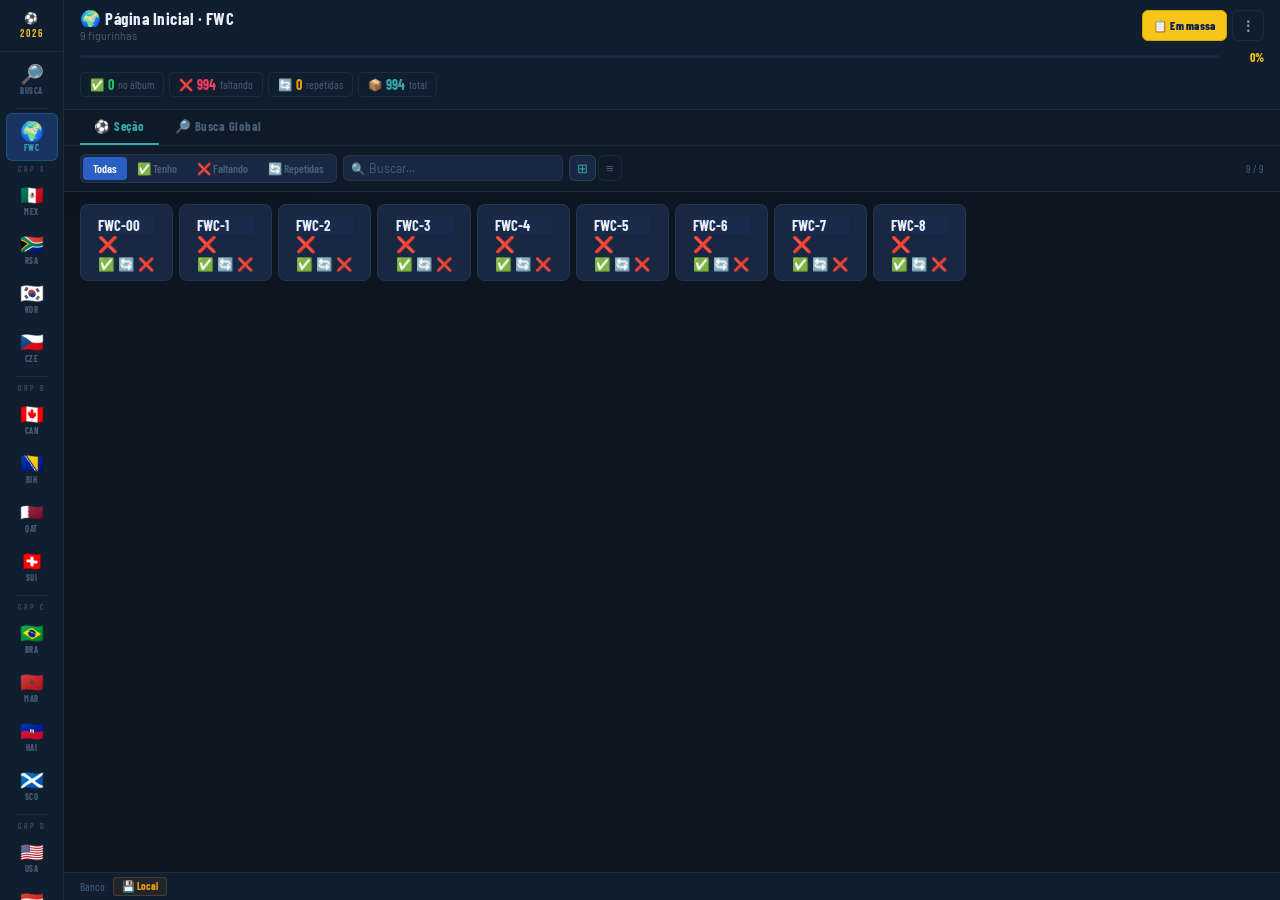
==== index.html @ 0be24a9b "Add files via upload" ====
<!DOCTYPE html>
<html lang="pt-BR">
<head>
<meta charset="UTF-8">
<meta name="viewport" content="width=device-width, initial-scale=1.0, maximum-scale=1.0, user-scalable=no">
<meta name="theme-color" content="#0a1628">
<meta name="apple-mobile-web-app-capable" content="yes">
<meta name="apple-mobile-web-app-status-bar-style" content="black-translucent">
<title>Álbum Copa 2026 · Gerenciador</title>
<link rel="icon" href="data:image/svg+xml,<svg xmlns='http://www.w3.org/2000/svg' viewBox='0 0 100 100'><text y='.9em' font-size='90'>⚽</text></svg>">
<link rel="preconnect" href="https://fonts.googleapis.com">
<link rel="preconnect" href="https://fonts.gstatic.com" crossorigin>
<link href="https://fonts.googleapis.com/css2?family=Bebas+Neue&family=Barlow:wght@400;500;600;700&family=Barlow+Condensed:wght@400;600;700&display=swap" rel="stylesheet">
<link rel="stylesheet" href="estilos.css">
</head>
<body>

<div id="loader">
  <div class="ld-ball"></div>
  <div class="ld-txt">Carregando álbum...</div>
</div>

<div id="app" style="display:none">

  <!-- NAV LATERAL (desktop) -->
  <nav id="nav">
    <div class="nav-logo">⚽<br>2026</div>
  </nav>

  <!-- CONTEÚDO -->
  <div id="content">

    <!-- HEADER GLOBAL (sempre visível) -->
    <header id="header">
      <div class="hd-top">
        <div style="flex:1;min-width:0">
          <div class="hd-title" id="hd-title">Copa do Mundo 2026</div>
          <div class="hd-sub" id="hd-sub">Carregando...</div>
        </div>
        <div class="hd-btns">
          <button class="btn btn-yellow btn-sm" onclick="openBulk()">📋 Em massa</button>
          <button class="btn btn-ghost btn-ico" onclick="openMenu()">⋮</button>
        </div>
      </div>
      <div class="prog-strip">
        <div class="prog-bar-wrap"><div class="prog-bar-fill" id="prog-bar" style="width:0%"></div></div>
        <div class="prog-pct" id="prog-pct">0%</div>
      </div>
      <div class="stats-row">
        <div class="stat-chip sc-owned">✅ <strong id="s-owned">0</strong> no álbum</div>
        <div class="stat-chip sc-miss">❌ <strong id="s-miss">0</strong> faltando</div>
        <div class="stat-chip sc-dup">🔄 <strong id="s-dup">0</strong> repetidas</div>
        <div class="stat-chip sc-total">📦 <strong id="s-total">0</strong> total</div>
      </div>
    </header>

    <!-- ABAS -->
    <div id="tabs">
      <button class="tab-btn on" data-tab="section" onclick="switchTab(this)">⚽ Seção</button>
      <button class="tab-btn" data-tab="global" onclick="switchTab(this)">🔎 Busca Global</button>
    </div>

    <!-- PAINEL: SEÇÃO -->
    <div id="panel-section">
      <div id="toolbar">
        <div class="filter-pill">
          <button class="fp-btn on" data-f="all"   onclick="setFilter(this)">Todas</button>
          <button class="fp-btn"    data-f="owned"  onclick="setFilter(this)">✅ Tenho</button>
          <button class="fp-btn"    data-f="miss"   onclick="setFilter(this)">❌ Faltando</button>
          <button class="fp-btn"    data-f="dup"    onclick="setFilter(this)">🔄 Repetidas</button>
        </div>
        <div class="search-wrap">
          <span class="search-ico">🔍</span>
          <input class="search-in" id="search" type="search" placeholder="Buscar..." autocomplete="off" oninput="onSearch(this.value)">
        </div>
        <div class="view-grp">
          <button class="vg-btn on" data-v="grid" onclick="setView(this,'sec')">⊞</button>
          <button class="vg-btn"    data-v="list" onclick="setView(this,'sec')">≡</button>
        </div>
        <span class="tb-sep"></span>
        <span class="tb-count" id="tb-count"></span>
      </div>
      <div id="scroller">
        <div id="grid" class="stk-grid"></div>
      </div>
    </div>

    <!-- PAINEL: BUSCA GLOBAL -->
    <div id="panel-global">
      <div class="gb-bar">

        <!-- busca principal -->
        <div class="gb-search-wrap">
          <span class="gb-ico-left">🔍</span>
          <input class="gb-search-in" id="gb-search" type="search"
            placeholder="Buscar por código, país, seção…"
            autocomplete="off" oninput="onGlobalSearch(this.value)">
          <span class="gb-clear" id="gb-clear" onclick="clearGlobal()">✕</span>
        </div>

        <!-- filtros -->
        <div class="gb-filters">

          <!-- status -->
          <div class="gf-pill">
            <button class="gf-btn on" data-gf="status" data-v="all"   onclick="setGF(this)">Todas</button>
            <button class="gf-btn"    data-gf="status" data-v="owned"  onclick="setGF(this)">✅ Tenho</button>
            <button class="gf-btn"    data-gf="status" data-v="miss"   onclick="setGF(this)">❌ Faltando</button>
            <button class="gf-btn"    data-gf="status" data-v="dup"    onclick="setGF(this)">🔄 Repetidas</button>
          </div>

          <!-- grupo -->
          <select class="gb-sel" id="gb-grupo" onchange="renderGlobal()">
            <option value="">Todos os grupos</option>
            <option value="A">Grupo A</option>
            <option value="B">Grupo B</option>
            <option value="C">Grupo C</option>
            <option value="D">Grupo D</option>
            <option value="E">Grupo E</option>
            <option value="F">Grupo F</option>
            <option value="G">Grupo G</option>
            <option value="H">Grupo H</option>
            <option value="I">Grupo I</option>
            <option value="J">Grupo J</option>
            <option value="K">Grupo K</option>
            <option value="L">Grupo L</option>
            <option value="_esp">Especiais</option>
          </select>

          <!-- agrupamento -->
          <div class="gf-pill">
            <button class="gf-btn on" data-gf="group" data-v="section" onclick="setGF(this)">Por seção</button>
            <button class="gf-btn"    data-gf="group" data-v="flat"    onclick="setGF(this)">Lista única</button>
          </div>

          <!-- view -->
          <div class="view-grp">
            <button class="vg-btn on" data-v="grid" onclick="setView(this,'gb')">⊞</button>
            <button class="vg-btn"    data-v="list" onclick="setView(this,'gb')">≡</button>
          </div>
        </div>
      </div>

      <div id="gb-scroller">
        <div class="gb-result-info">
          <span>Exibindo <strong id="gb-count">0</strong> figurinhas</span>
          <span id="gb-pct" style="color:var(--t3)"></span>
        </div>
        <div id="gb-grid"></div>
      </div>
    </div>

    <!-- STATUS BAR -->
    <div id="sbar">
      <span style="font-size:.7rem;color:var(--t3);font-family:'Barlow Condensed',sans-serif">Banco:</span>
      <span id="src-badge" class="sbar-src cfg-status local">💾 Local</span>
    </div>

  </div><!-- #content -->
</div><!-- #app -->

<!-- BOTTOM NAV (mobile) -->
<div id="bnav">
  <div class="bnav-row">
    <button class="bnav-btn on"  id="bn-section" onclick="switchTabMobile('section')"><span class="bni">⚽</span>Seção</button>
    <button class="bnav-btn"     id="bn-global"  onclick="switchTabMobile('global')"><span class="bni">🔎</span>Busca</button>
    <button class="bnav-btn"     id="bn-drawer"  onclick="openDrawer()"><span class="bni">📋</span>Seções</button>
    <button class="bnav-btn"     id="bn-bulk"    onclick="openBulk()"><span class="bni">✏️</span>Marcar</button>
    <button class="bnav-btn"     id="bn-menu"    onclick="openMenu()"><span class="bni">⚙️</span>Menu</button>
  </div>
</div>

<!-- DRAWER (seções mobile) -->
<div id="drawer">
  <div class="drawer-bg" onclick="closeDrawer()"></div>
  <div class="drawer-panel">
    <div class="drawer-handle"></div>
    <div class="drawer-title">Seções do Álbum</div>
    <div class="drawer-list" id="drawer-list"></div>
  </div>
</div>

<!-- MODAL: Figurinha -->
<div class="modal" id="modal-stk">
  <div class="modal-bg" onclick="closeModal('modal-stk')"></div>
  <div class="modal-box">
    <div class="modal-handle"></div>
    <div class="modal-hd">
      <span class="modal-title">Figurinha</span>
      <button class="modal-close" onclick="closeModal('modal-stk')">✕</button>
    </div>
    <div class="modal-body">
      <div class="stk-detail-hd" id="stk-hd">
        <div class="stk-detail-num" id="stk-num">—</div>
        <div class="stk-detail-sec" id="stk-sec">—</div>
      </div>
      <div class="stk-detail-status" id="stk-status">—</div>
      <div class="stk-btns">
        <button class="stk-btn owned-btn" onclick="stkAction('owned')"><span class="sbi">✅</span>Tenho</button>
        <button class="stk-btn dup-btn"   onclick="stkAction('dup')"><span class="sbi">🔄</span>Repetida</button>
        <button class="stk-btn miss-btn"  onclick="stkAction('miss')"><span class="sbi">❌</span>Faltando</button>
      </div>
    </div>
  </div>
</div>

<!-- MODAL: Repetida -->
<div class="modal" id="modal-dup">
  <div class="modal-bg" onclick="closeModal('modal-dup')"></div>
  <div class="modal-box" style="max-width:360px">
    <div class="modal-handle"></div>
    <div class="modal-hd">
      <span class="modal-title">🔄 Repetidas</span>
      <button class="modal-close" onclick="closeModal('modal-dup')">✕</button>
    </div>
    <div class="modal-body">
      <div class="dup-info">Figurinha: <strong id="dup-id">—</strong></div>
      <div class="dup-info">Quantas você tem no <strong>total</strong>?</div>
      <div class="qty-ctrl">
        <button class="qty-minus" onclick="changeQty(-1)">−</button>
        <div class="qty-val" id="qty-val">2</div>
        <button class="qty-plus" onclick="changeQty(+1)">+</button>
      </div>
      <div class="qty-hint">Ex: 3 no total → coloque 3 → app mostra 2 repetidas.</div>
    </div>
    <div class="modal-foot">
      <button class="btn btn-ghost" onclick="closeModal('modal-dup')">Cancelar</button>
      <button class="btn btn-yellow" onclick="confirmDup()">Confirmar</button>
    </div>
  </div>
</div>

<!-- MODAL: Bulk -->
<div class="modal" id="modal-bulk">
  <div class="modal-bg" onclick="closeModal('modal-bulk')"></div>
  <div class="modal-box">
    <div class="modal-handle"></div>
    <div class="modal-hd">
      <span class="modal-title">📋 Entrada em Massa</span>
      <button class="modal-close" onclick="closeModal('modal-bulk')">✕</button>
    </div>
    <div class="modal-body">
      <textarea class="bulk-ta" id="bulk-ta"
        placeholder="Cole os códigos separados por vírgula ou linha:&#10;BRA-1&#10;BRA-2, ARG-5, FWC-3&#10;CC1, CC2"></textarea>
      <div class="bulk-hint">Use os códigos do álbum: MEX-1, BRA-5, FWC-3, CC1, etc.</div>
      <div class="bulk-preview" id="bulk-preview"></div>
      <div class="bulk-found" id="bulk-found"></div>
    </div>
    <div class="modal-foot">
      <div class="bulk-foot-btns">
        <button class="btn btn-turq btn-sm" onclick="bulkConfirm('owned')">✅ Tenho</button>
        <button class="btn btn-ghost btn-sm" onclick="bulkConfirm('dup')">🔄 Repetidas</button>
        <button class="btn btn-ghost btn-sm" onclick="bulkConfirm('miss')">❌ Faltando</button>
      </div>
    </div>
  </div>
</div>

<!-- MODAL: Menu -->
<div class="modal" id="modal-menu">
  <div class="modal-bg" onclick="closeModal('modal-menu')"></div>
  <div class="modal-box">
    <div class="modal-handle"></div>
    <div class="modal-hd">
      <span class="modal-title">⚙️ Menu</span>
      <button class="modal-close" onclick="closeModal('modal-menu')">✕</button>
    </div>
    <div class="modal-body">

      <div class="cfg-section">
        <span class="cfg-label">☁️ Sincronização Google Sheets</span>
        <div class="cfg-row" style="margin-bottom:10px">
          Status: <span id="sync-txt" style="color:var(--turq)">—</span>
        </div>
        <button class="btn btn-primary btn-sm" onclick="manualSync()">🔄 Sincronizar agora</button>
      </div>

      <div class="cfg-section">
        <span class="cfg-label">📄 Exportar PDF</span>
        <p class="cfg-desc">Gere um relatório em PDF com suas figurinhas faltando ou repetidas.</p>
        <div class="cfg-actions">
          <button class="btn btn-turq btn-sm" onclick="exportPDF('miss')">❌ PDF Faltando</button>
          <button class="btn btn-ghost btn-sm" onclick="exportPDF('dup')">🔄 PDF Repetidas</button>
        </div>
      </div>

      <div class="cfg-section">
        <span class="cfg-label">⚠️ Zona de Perigo</span>
        <button class="btn btn-red btn-sm" onclick="resetAll()">🗑️ Resetar coleção</button>
      </div>
    </div>
  </div>
</div>

<div id="toast"></div>

<script src="script.js"></script>
</body>
</html>
---- estilos.css ----
:root {
  --cobalt:    #2A5FC4;
  --navy:      #1A3570;
  --navy-deep: #0F2050;
  --yellow:    #F5C518;
  --yellow-2:  #D4A900;
  --turq:      #36A8A8;
  --bg:        #0c1520;
  --bg2:       #111e30;
  --bg3:       #0f1a28;
  --surf:      #182842;
  --surf2:     #1e3254;
  --border:    rgba(255,255,255,0.06);
  --border2:   rgba(54,168,168,0.22);
  --t1:        #e8edf8;
  --t2:        #7d9bbf;
  --t3:        #47607a;
  --owned:     #22c55e;
  --missing:   #f43f5e;
  --dup:       #f59e0b;
  --r:         8px;
  --rs:        6px;
  --sh:        0 2px 16px rgba(0,0,0,.45);
  --sidebar:   64px;
}

*,*::before,*::after{box-sizing:border-box;margin:0;padding:0;-webkit-tap-highlight-color:transparent}
html,body{height:100%;overflow:hidden}
body{font-family:'Barlow',sans-serif;background:var(--bg);color:var(--t1);overscroll-behavior:none;}
button{cursor:pointer;font-family:inherit;border:none;background:none}
input,textarea,select{font-family:inherit}
::-webkit-scrollbar{width:3px;height:3px}
::-webkit-scrollbar-track{background:transparent}
::-webkit-scrollbar-thumb{background:var(--surf2);border-radius:2px}

body::before{content:"";position:fixed;inset:0;pointer-events:none;z-index:0;
  background:radial-gradient(ellipse 60% 40% at 10% 0%,rgba(42,95,196,.1),transparent 60%);}

#loader{position:fixed;inset:0;z-index:9999;background:var(--bg);display:flex;flex-direction:column;align-items:center;justify-content:center;gap:14px;}
.ld-ball{width:44px;height:44px;border-radius:50%;border:3px solid var(--surf2);border-top-color:var(--yellow);animation:spin .7s linear infinite;}
.ld-txt{font-family:'Barlow Condensed',sans-serif;font-size:.82rem;letter-spacing:3px;color:var(--t3);text-transform:uppercase;}
@keyframes spin{to{transform:rotate(360deg)}}

#app{display:flex;height:100vh;position:relative;z-index:1}

#nav{width:var(--sidebar);min-width:var(--sidebar);background:var(--bg2);border-right:1px solid var(--border);display:flex;flex-direction:column;align-items:center;padding:8px 0;gap:1px;overflow-y:auto;overflow-x:hidden;z-index:20;}
#nav::-webkit-scrollbar{width:0}
.nav-logo{font-family:'Bebas Neue',sans-serif;font-size:.7rem;letter-spacing:2px;color:var(--yellow);text-align:center;padding:4px 4px 10px;border-bottom:1px solid var(--border);width:100%;margin-bottom:3px;line-height:1.3;}
.nav-item{display:flex;flex-direction:column;align-items:center;justify-content:center;width:52px;height:48px;border-radius:var(--rs);gap:2px;cursor:pointer;transition:.12s;position:relative;flex-shrink:0;}
.nav-item:hover{background:var(--surf)}
.nav-item.active{background:rgba(42,95,196,.35);border:1px solid rgba(54,168,168,.25)}
.nav-item .ni-icon{font-size:1.2rem;line-height:1}
.nav-item .ni-code{font-family:'Barlow Condensed',sans-serif;font-size:.54rem;font-weight:700;letter-spacing:.5px;color:var(--t3);}
.nav-item.active .ni-code{color:var(--turq)}
.nav-item .ni-dot{position:absolute;top:5px;right:5px;width:5px;height:5px;border-radius:50%;background:var(--owned);opacity:0;transition:.2s;}
.nav-item.has-progress .ni-dot{opacity:1}
.nav-item.complete .ni-dot{background:var(--yellow)}
.nav-sep{width:32px;height:1px;background:var(--border);margin:3px 0;flex-shrink:0;}
.nav-group-label{font-family:'Barlow Condensed',sans-serif;font-size:.5rem;letter-spacing:2px;text-transform:uppercase;color:var(--t3);padding:2px 0;}

#content{flex:1;display:flex;flex-direction:column;overflow:hidden;min-width:0}

#header{background:var(--bg2);border-bottom:1px solid var(--border);padding:10px 16px;display:flex;flex-direction:column;gap:8px;flex-shrink:0;}
.hd-top{display:flex;align-items:center;gap:10px}
.hd-title{font-family:'Barlow Condensed',sans-serif;font-size:1.05rem;font-weight:700;letter-spacing:.5px;color:var(--t1);line-height:1;flex:1;min-width:0;white-space:nowrap;overflow:hidden;text-overflow:ellipsis;}
.hd-sub{font-size:.68rem;color:var(--t3);margin-top:2px}
.hd-btns{display:flex;gap:5px;flex-shrink:0}
.prog-strip{display:flex;align-items:center;gap:10px;}
.prog-bar-wrap{flex:1;height:3px;background:var(--surf);border-radius:2px;overflow:hidden;}
.prog-bar-fill{height:100%;border-radius:2px;background:linear-gradient(90deg,var(--cobalt),var(--turq));transition:width .5s ease;}
.prog-pct{font-family:'Barlow Condensed',sans-serif;font-size:.75rem;font-weight:700;color:var(--yellow);min-width:34px;text-align:right;}
.stats-row{display:flex;gap:5px;overflow-x:auto;padding-bottom:2px;}
.stats-row::-webkit-scrollbar{height:0}
.stat-chip{display:flex;align-items:center;gap:4px;background:transparent;border:1px solid var(--border);border-radius:5px;padding:3px 9px;font-family:'Barlow Condensed',sans-serif;font-size:.72rem;white-space:nowrap;flex-shrink:0;color:var(--t3);}
.stat-chip strong{font-size:.88rem;font-weight:700;color:var(--t2)}
.sc-owned strong{color:var(--owned)}
.sc-miss strong{color:var(--missing)}
.sc-dup strong{color:var(--dup)}
.sc-total strong{color:var(--turq)}

#tabs{display:flex;background:var(--bg3);border-bottom:1px solid var(--border);flex-shrink:0;padding:0 16px;gap:2px;overflow-x:auto;}
#tabs::-webkit-scrollbar{height:0}
.tab-btn{padding:9px 14px;font-family:'Barlow Condensed',sans-serif;font-size:.78rem;font-weight:700;letter-spacing:.5px;color:var(--t3);border-bottom:2px solid transparent;transition:.12s;white-space:nowrap;flex-shrink:0;cursor:pointer;}
.tab-btn.on{color:var(--turq);border-bottom-color:var(--turq);}

#panel-section{flex:1;display:flex;flex-direction:column;overflow:hidden;}
#panel-section.hidden{display:none}

#toolbar{display:flex;align-items:center;gap:6px;flex-wrap:nowrap;padding:8px 16px;background:var(--bg3);border-bottom:1px solid var(--border);flex-shrink:0;overflow-x:auto;}
#toolbar::-webkit-scrollbar{height:0}
.filter-pill{display:flex;background:var(--surf);border:1px solid var(--border);border-radius:6px;padding:2px;flex-shrink:0;}
.fp-btn{padding:4px 10px;border-radius:4px;font-family:'Barlow Condensed',sans-serif;font-size:.72rem;font-weight:600;color:var(--t3);transition:.12s;white-space:nowrap;cursor:pointer;}
.fp-btn.on{background:var(--cobalt);color:#fff}
.tb-sep{flex:1}
.tb-count{font-family:'Barlow Condensed',sans-serif;font-size:.7rem;color:var(--t3);white-space:nowrap;flex-shrink:0;}
.view-grp{display:flex;gap:2px;flex-shrink:0}
.vg-btn{padding:4px 7px;border:1px solid var(--border);border-radius:var(--rs);color:var(--t3);font-size:.82rem;transition:.12s;background:transparent;cursor:pointer;}
.vg-btn.on{background:var(--surf);color:var(--turq);border-color:var(--border2)}
.search-wrap{position:relative;flex:1;min-width:90px;max-width:220px;}
.search-ico{position:absolute;left:8px;top:50%;transform:translateY(-50%);font-size:.72rem;color:var(--t3);pointer-events:none;}
.search-in{width:100%;background:var(--surf);border:1px solid var(--border);border-radius:6px;padding:5px 10px 5px 25px;color:var(--t1);font-size:.76rem;outline:none;}
.search-in:focus{border-color:var(--border2)}
.search-in::placeholder{color:var(--t3)}

#scroller{flex:1;overflow-y:auto;padding:12px 16px;-webkit-overflow-scrolling:touch;}
#gb-scroller{flex:1;overflow-y:auto;padding:12px 16px;-webkit-overflow-scrolling:touch;}

.stk-grid{display:grid;grid-template-columns:repeat(auto-fill,minmax(88px,1fr));gap:6px;}
.stk-list{display:flex;flex-direction:column;gap:3px;}

.sc{background:var(--surf);border:1px solid var(--border);border-radius:var(--r);padding:10px 8px 8px;display:flex;flex-direction:column;align-items:center;gap:4px;cursor:pointer;transition:.12s;position:relative;animation:fadeUp .18s ease backwards;}
.sc:hover{border-color:var(--border2);background:var(--surf2);}
.sc.owned{border-color:rgba(34,197,94,.2);background:rgba(34,197,94,.04)}
.sc.dup{border-color:rgba(245,158,11,.2);background:rgba(245,158,11,.04)}
.sc-num{font-family:'Barlow Condensed',sans-serif;font-size:.92rem;font-weight:700;color:var(--t1);line-height:1;}
.sc-ico{font-size:1.1rem;line-height:1;}
.sc-status{font-size:.62rem;color:var(--t3);font-family:'Barlow Condensed',sans-serif;letter-spacing:.3px;}
.sc.owned .sc-status{color:var(--owned)}
.sc.dup   .sc-status{color:var(--dup)}
.sc-qty{font-family:'Barlow Condensed',sans-serif;font-size:.62rem;color:var(--dup);}
.sc-actions{display:flex;gap:3px;margin-top:2px}
.sc-act{font-size:.6rem;padding:2px 5px;border-radius:3px;background:var(--bg3);border:1px solid var(--border);color:var(--t3);cursor:pointer;transition:.1s;}
.sc-act:hover{color:var(--t1)}

.sc-li{background:var(--surf);border:1px solid var(--border);border-radius:var(--rs);padding:7px 12px;display:flex;align-items:center;gap:10px;cursor:pointer;transition:.12s;animation:fadeUp .18s ease backwards;}
.sc-li:hover{border-color:var(--border2);background:var(--surf2)}
.sc-li.owned{border-color:rgba(34,197,94,.18);background:rgba(34,197,94,.03)}
.sc-li.dup{border-color:rgba(245,158,11,.18);background:rgba(245,158,11,.03)}
.sc-li-num{font-family:'Barlow Condensed',sans-serif;font-size:.88rem;font-weight:700;color:var(--t1);min-width:70px;}
.sc-li-sec{font-size:.73rem;color:var(--t3);flex:1;white-space:nowrap;overflow:hidden;text-overflow:ellipsis;}
.sc-li-st{font-size:.7rem;font-family:'Barlow Condensed',sans-serif;color:var(--t3);}
.sc-li.owned .sc-li-st{color:var(--owned)}
.sc-li.dup   .sc-li-st{color:var(--dup)}
.sc-list-actions{display:flex;gap:3px}
.sc-la{font-size:.62rem;padding:2px 6px;border-radius:3px;background:var(--bg3);border:1px solid var(--border);color:var(--t3);cursor:pointer;}
.sc-la:hover{color:var(--t1)}

.empty-state{grid-column:1/-1;text-align:center;padding:40px 20px;color:var(--t3);}
.ei{font-size:2rem;display:block;margin-bottom:8px;opacity:.4;}
.empty-state p{font-size:.8rem;}

#panel-global{flex:1;display:none;flex-direction:column;overflow:hidden;}
#panel-global.active{display:flex}
.gb-bar{padding:10px 16px;background:var(--bg3);border-bottom:1px solid var(--border);display:flex;flex-direction:column;gap:8px;flex-shrink:0;}
.gb-search-wrap{position:relative;display:flex;align-items:center;}
.gb-ico-left{position:absolute;left:10px;font-size:.75rem;color:var(--t3);pointer-events:none;}
.gb-search-in{width:100%;background:var(--surf);border:1px solid var(--border);border-radius:6px;padding:7px 30px 7px 28px;color:var(--t1);font-size:.8rem;outline:none;}
.gb-search-in:focus{border-color:var(--border2)}
.gb-search-in::placeholder{color:var(--t3)}
.gb-clear{position:absolute;right:10px;color:var(--t3);cursor:pointer;font-size:.75rem;opacity:0;transition:.15s;pointer-events:none;}
.gb-clear.vis{opacity:1;pointer-events:auto}
.gb-filters{display:flex;align-items:center;gap:5px;overflow-x:auto;padding-bottom:2px;}
.gb-filters::-webkit-scrollbar{height:0}
.gf-pill{display:flex;background:var(--surf);border:1px solid var(--border);border-radius:6px;padding:2px;flex-shrink:0;}
.gf-btn{padding:3px 9px;border-radius:4px;font-family:'Barlow Condensed',sans-serif;font-size:.7rem;font-weight:600;color:var(--t3);transition:.12s;white-space:nowrap;cursor:pointer;}
.gf-btn.on{background:var(--cobalt);color:#fff}
.gb-sel{background:var(--surf);border:1px solid var(--border);border-radius:6px;color:var(--t2);font-size:.72rem;padding:4px 8px;outline:none;cursor:pointer;flex-shrink:0;}
.gb-result-info{display:flex;justify-content:space-between;align-items:center;margin-bottom:10px;font-family:'Barlow Condensed',sans-serif;font-size:.72rem;color:var(--t3);}
.gb-result-info strong{color:var(--t2)}
.gb-section-hd{margin-bottom:8px;display:flex;align-items:center;gap:8px;}
.gb-section-hd + .stk-grid,.gb-section-hd + .stk-list{margin-bottom:16px;}
.gbs-name{font-family:'Barlow Condensed',sans-serif;font-size:.8rem;font-weight:700;color:var(--t2);letter-spacing:.4px;}
.gbs-prog{font-family:'Barlow Condensed',sans-serif;font-size:.7rem;color:var(--t3);}
.gbs-bar-wrap{flex:1;height:2px;background:var(--surf);border-radius:1px;overflow:hidden;}
.gbs-bar{height:100%;border-radius:1px;}

#sbar{position:relative;z-index:5;display:flex;align-items:center;gap:6px;padding:4px 16px;background:var(--bg2);border-top:1px solid var(--border);flex-shrink:0;}
.sbar-src{display:inline-flex;align-items:center;gap:4px;padding:2px 8px;border-radius:3px;font-family:'Barlow Condensed',sans-serif;font-size:.65rem;font-weight:700;}
.cfg-status.sheets{background:rgba(54,168,168,.08);color:var(--turq);border:1px solid rgba(54,168,168,.18)}
.cfg-status.local{background:rgba(245,158,11,.07);color:var(--dup);border:1px solid rgba(245,158,11,.18)}
.cfg-status.err{background:rgba(244,63,94,.07);color:var(--missing);border:1px solid rgba(244,63,94,.18)}
.sync-spinner{display:inline-block;width:9px;height:9px;border:2px solid rgba(54,168,168,.2);border-top-color:var(--turq);border-radius:50%;animation:spin .6s linear infinite;vertical-align:middle;margin-right:3px;}

#bnav{display:none;position:fixed;bottom:0;left:0;right:0;background:var(--bg2);border-top:1px solid var(--border);z-index:50;padding:6px 0 max(6px,env(safe-area-inset-bottom));}
.bnav-row{display:flex;align-items:center;justify-content:space-around}
.bnav-btn{display:flex;flex-direction:column;align-items:center;gap:2px;padding:4px 10px;border-radius:var(--rs);font-size:.54rem;font-family:'Barlow Condensed',sans-serif;letter-spacing:.5px;color:var(--t3);transition:.12s;text-transform:uppercase;}
.bnav-btn .bni{font-size:1.15rem;line-height:1}
.bnav-btn.on{color:var(--yellow)}

#drawer{display:none;position:fixed;inset:0;z-index:100;}
#drawer.open{display:flex}
.drawer-bg{position:absolute;inset:0;background:rgba(0,0,0,.5);backdrop-filter:blur(2px);}
.drawer-panel{position:absolute;bottom:0;left:0;right:0;background:var(--bg2);border-radius:12px 12px 0 0;border-top:1px solid var(--border2);max-height:80vh;display:flex;flex-direction:column;animation:slideUp .2s ease;}
@keyframes slideUp{from{transform:translateY(100%)}to{transform:translateY(0)}}
.drawer-handle{width:32px;height:3px;border-radius:2px;background:var(--surf2);margin:9px auto 0;flex-shrink:0;}
.drawer-title{font-family:'Barlow Condensed',sans-serif;font-size:.75rem;font-weight:700;letter-spacing:2px;text-transform:uppercase;padding:10px 16px 8px;border-bottom:1px solid var(--border);flex-shrink:0;color:var(--t3);}
.drawer-list{overflow-y:auto;padding:6px 8px;flex:1}
.dr-item{display:flex;align-items:center;gap:10px;padding:8px 10px;border-radius:var(--rs);cursor:pointer;transition:.1s;border:1px solid transparent;margin-bottom:2px;}
.dr-item:active{background:var(--surf)}
.dr-item.active{background:rgba(42,95,196,.18);border-color:rgba(54,168,168,.18)}
.dr-icon{font-size:1.1rem;flex-shrink:0}
.dr-info{flex:1;min-width:0}
.dr-name{font-size:.8rem;font-weight:600;white-space:nowrap;overflow:hidden;text-overflow:ellipsis;color:var(--t1);}
.dr-prog{height:2px;background:var(--surf2);border-radius:1px;margin-top:4px;overflow:hidden;}
.dr-bar{height:100%;border-radius:1px;transition:width .4s}
.dr-count{font-family:'Barlow Condensed',sans-serif;font-size:.68rem;color:var(--t3);flex-shrink:0;}

.modal{position:fixed;inset:0;z-index:200;display:none;align-items:flex-end;justify-content:center;}
.modal.open{display:flex}
.modal-bg{position:absolute;inset:0;background:rgba(0,0,0,.55);backdrop-filter:blur(3px)}
.modal-box{position:relative;z-index:1;background:var(--bg2);border:1px solid var(--border);border-top:1px solid var(--border2);border-radius:14px 14px 0 0;width:100%;max-width:480px;max-height:92vh;display:flex;flex-direction:column;animation:slideUp .2s ease;padding-bottom:max(12px,env(safe-area-inset-bottom));}
.modal-handle{width:32px;height:3px;background:var(--surf2);border-radius:2px;margin:9px auto 0;flex-shrink:0;}
.modal-hd{display:flex;align-items:center;justify-content:space-between;padding:12px 16px;border-bottom:1px solid var(--border);flex-shrink:0;}
.modal-title{font-family:'Barlow Condensed',sans-serif;font-size:.82rem;font-weight:700;letter-spacing:2px;text-transform:uppercase;color:var(--t2);}
.modal-close{font-size:.95rem;color:var(--t3);padding:4px 6px;border-radius:4px;transition:.1s;}
.modal-close:hover{color:var(--t1);background:var(--surf)}
.modal-body{padding:16px;overflow-y:auto;flex:1}
.modal-foot{padding:10px 16px;border-top:1px solid var(--border);display:flex;gap:8px;justify-content:flex-end;flex-shrink:0;}

.btn{display:inline-flex;align-items:center;gap:5px;padding:7px 13px;border-radius:var(--rs);font-family:'Barlow Condensed',sans-serif;font-size:.8rem;font-weight:700;letter-spacing:.3px;transition:.12s;white-space:nowrap;border:1px solid transparent;}
.btn-primary{background:var(--cobalt);color:#fff;border-color:rgba(255,255,255,.1)}
.btn-yellow{background:var(--yellow);color:var(--navy-deep);border-color:var(--yellow-2);font-weight:800}
.btn-yellow:active{background:var(--yellow-2)}
.btn-turq{background:rgba(54,168,168,.1);color:var(--turq);border-color:var(--border2)}
.btn-ghost{background:transparent;color:var(--t2);border-color:var(--border)}
.btn-ghost:active{background:var(--surf)}
.btn-red{background:transparent;color:var(--missing);border-color:rgba(244,63,94,.22)}
.btn-sm{padding:5px 10px;font-size:.73rem}
.btn-ico{padding:6px 8px;font-size:.9rem}

.stk-detail-hd{border-radius:var(--rs);padding:16px;text-align:center;margin-bottom:12px;background:var(--surf);}
.stk-detail-num{font-family:'Barlow Condensed',sans-serif;font-size:2.2rem;font-weight:700;line-height:1;color:#fff;}
.stk-detail-sec{font-size:.7rem;color:var(--t3);margin-top:4px}
.stk-detail-status{text-align:center;font-size:.88rem;font-weight:600;margin-bottom:14px;color:var(--t2);}
.stk-btns{display:grid;grid-template-columns:1fr 1fr 1fr;gap:6px}
.stk-btn{display:flex;flex-direction:column;align-items:center;gap:3px;padding:10px 6px;border-radius:var(--rs);border:1px solid var(--border);font-family:'Barlow Condensed',sans-serif;font-size:.7rem;font-weight:700;color:var(--t3);transition:.12s;background:var(--surf);}
.stk-btn .sbi{font-size:1.25rem}
.stk-btn:active{background:var(--surf2)}
.stk-btn.owned-btn{border-color:rgba(34,197,94,.3);color:var(--owned)}
.stk-btn.dup-btn{border-color:rgba(245,158,11,.3);color:var(--dup)}
.stk-btn.miss-btn{border-color:rgba(244,63,94,.3);color:var(--missing)}

.dup-info{font-size:.8rem;color:var(--t2);margin-bottom:10px}
.dup-info strong{color:var(--t1)}
.qty-ctrl{display:flex;align-items:center;gap:10px;margin:10px 0}
.qty-minus,.qty-plus{width:36px;height:36px;border-radius:50%;background:var(--surf2);font-size:1.1rem;display:flex;align-items:center;justify-content:center;color:var(--t1);transition:.1s;flex-shrink:0;}
.qty-minus:active,.qty-plus:active{background:var(--cobalt)}
.qty-val{flex:1;text-align:center;font-family:'Barlow Condensed',sans-serif;font-size:1.8rem;font-weight:700;color:var(--yellow);}
.qty-hint{font-size:.68rem;color:var(--t3)}

.bulk-ta{width:100%;background:var(--surf);border:1px solid var(--border);border-radius:var(--rs);color:var(--t1);padding:10px;font-size:.78rem;resize:vertical;min-height:100px;outline:none;}
.bulk-ta:focus{border-color:var(--border2)}
.bulk-hint{font-size:.68rem;color:var(--t3);margin:5px 0 10px}
.bulk-preview{max-height:150px;overflow-y:auto;display:flex;flex-direction:column;gap:3px;margin-top:4px}
.bp-item{padding:4px 8px;border-radius:4px;font-size:.7rem;font-family:'Barlow Condensed',sans-serif}
.bp-ok{background:rgba(34,197,94,.07);color:var(--owned)}
.bp-err{background:rgba(244,63,94,.07);color:var(--missing)}
.bulk-found{font-size:.68rem;color:var(--t3);margin-top:5px}
.bulk-foot-btns{display:flex;flex-wrap:wrap;gap:5px}

.cfg-section{margin-bottom:20px;padding-bottom:20px;border-bottom:1px solid var(--border);}
.cfg-section:last-child{margin-bottom:0;padding-bottom:0;border-bottom:none;}
.cfg-label{font-size:.65rem;letter-spacing:2px;text-transform:uppercase;color:var(--t3);font-family:'Barlow Condensed',sans-serif;font-weight:700;margin-bottom:8px;display:block;}
.cfg-desc{font-size:.76rem;color:var(--t3);margin-bottom:10px;line-height:1.5;}
.cfg-actions{display:flex;flex-wrap:wrap;gap:6px}
.cfg-row{display:flex;align-items:center;gap:8px;font-size:.78rem;color:var(--t2);}

#toast{position:fixed;bottom:-70px;left:50%;transform:translateX(-50%);background:var(--surf2);border:1px solid var(--border2);color:var(--t1);padding:8px 16px;border-radius:5px;font-size:.78rem;font-weight:600;z-index:9999;transition:bottom .25s ease;white-space:nowrap;box-shadow:var(--sh);max-width:90vw;text-align:center;}
#toast.show{bottom:calc(env(safe-area-inset-bottom) + 76px)}
#toast.err{border-color:rgba(244,63,94,.35);color:var(--missing)}

@media(max-width:600px){
  #nav{display:none}
  #bnav{display:block}
  #content{padding-bottom:calc(56px + env(safe-area-inset-bottom))}
  .stk-grid{grid-template-columns:repeat(auto-fill,minmax(72px,1fr));gap:5px}
  #header{padding:8px 12px;gap:6px}
  .hd-title{font-size:.95rem}
  #toolbar,#tabs{padding-left:12px;padding-right:12px}
  #scroller,#gb-scroller{padding:10px 12px}
  .modal-box{border-radius:14px 14px 0 0}
  .gb-filters{flex-wrap:wrap}
}
@media(min-width:601px) and (max-width:900px){
  :root{--sidebar:58px}
  .nav-item{width:48px;height:44px}
  .stk-grid{grid-template-columns:repeat(auto-fill,minmax(82px,1fr))}
}
@keyframes fadeUp{from{opacity:0;transform:translateY(5px)}to{opacity:1;transform:translateY(0)}}
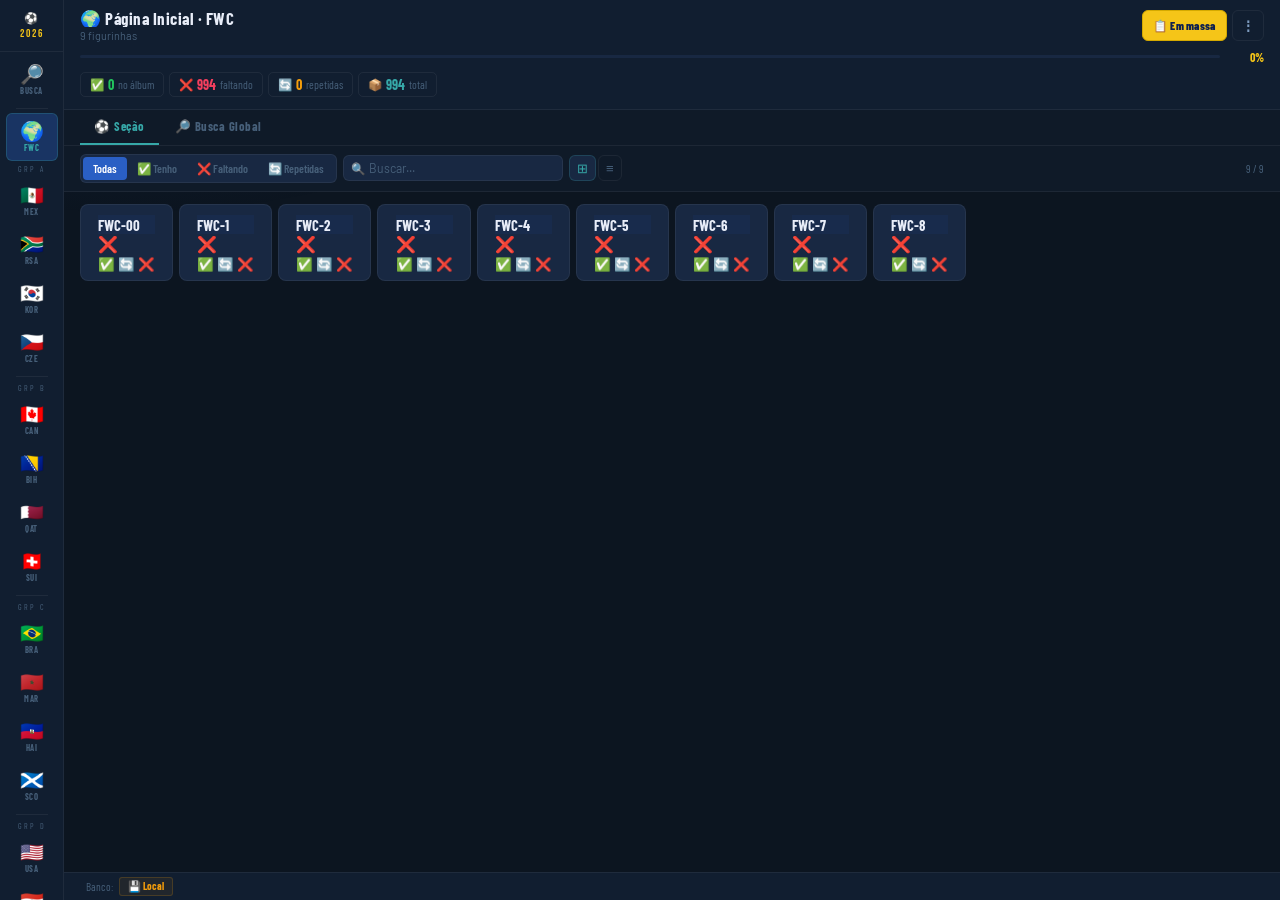
==== commit d96ef229: "Update index.html" ====
--- a/index.html
+++ b/index.html
@@ -3,7 +3,7 @@
 <head>
 <meta charset="UTF-8">
 <meta name="viewport" content="width=device-width, initial-scale=1.0, maximum-scale=1.0, user-scalable=no">
-<meta name="theme-color" content="#0a1628">
+<meta name="theme-color" content="#0d1117">
 <meta name="apple-mobile-web-app-capable" content="yes">
 <meta name="apple-mobile-web-app-status-bar-style" content="black-translucent">
 <title>Álbum Copa 2026 · Gerenciador</title>
@@ -22,15 +22,12 @@
 
 <div id="app" style="display:none">
 
-  <!-- NAV LATERAL (desktop) -->
   <nav id="nav">
     <div class="nav-logo">⚽<br>2026</div>
   </nav>
 
-  <!-- CONTEÚDO -->
   <div id="content">
 
-    <!-- HEADER GLOBAL (sempre visível) -->
     <header id="header">
       <div class="hd-top">
         <div style="flex:1;min-width:0">
@@ -54,13 +51,11 @@
       </div>
     </header>
 
-    <!-- ABAS -->
     <div id="tabs">
       <button class="tab-btn on" data-tab="section" onclick="switchTab(this)">⚽ Seção</button>
       <button class="tab-btn" data-tab="global" onclick="switchTab(this)">🔎 Busca Global</button>
     </div>
 
-    <!-- PAINEL: SEÇÃO -->
     <div id="panel-section">
       <div id="toolbar">
         <div class="filter-pill">
@@ -85,11 +80,8 @@
       </div>
     </div>
 
-    <!-- PAINEL: BUSCA GLOBAL -->
     <div id="panel-global">
       <div class="gb-bar">
-
-        <!-- busca principal -->
         <div class="gb-search-wrap">
           <span class="gb-ico-left">🔍</span>
           <input class="gb-search-in" id="gb-search" type="search"
@@ -97,50 +89,33 @@
             autocomplete="off" oninput="onGlobalSearch(this.value)">
           <span class="gb-clear" id="gb-clear" onclick="clearGlobal()">✕</span>
         </div>
-
-        <!-- filtros -->
         <div class="gb-filters">
-
-          <!-- status -->
           <div class="gf-pill">
             <button class="gf-btn on" data-gf="status" data-v="all"   onclick="setGF(this)">Todas</button>
             <button class="gf-btn"    data-gf="status" data-v="owned"  onclick="setGF(this)">✅ Tenho</button>
             <button class="gf-btn"    data-gf="status" data-v="miss"   onclick="setGF(this)">❌ Faltando</button>
             <button class="gf-btn"    data-gf="status" data-v="dup"    onclick="setGF(this)">🔄 Repetidas</button>
           </div>
-
-          <!-- grupo -->
           <select class="gb-sel" id="gb-grupo" onchange="renderGlobal()">
             <option value="">Todos os grupos</option>
-            <option value="A">Grupo A</option>
-            <option value="B">Grupo B</option>
-            <option value="C">Grupo C</option>
-            <option value="D">Grupo D</option>
-            <option value="E">Grupo E</option>
-            <option value="F">Grupo F</option>
-            <option value="G">Grupo G</option>
-            <option value="H">Grupo H</option>
-            <option value="I">Grupo I</option>
-            <option value="J">Grupo J</option>
-            <option value="K">Grupo K</option>
-            <option value="L">Grupo L</option>
+            <option value="A">Grupo A</option><option value="B">Grupo B</option>
+            <option value="C">Grupo C</option><option value="D">Grupo D</option>
+            <option value="E">Grupo E</option><option value="F">Grupo F</option>
+            <option value="G">Grupo G</option><option value="H">Grupo H</option>
+            <option value="I">Grupo I</option><option value="J">Grupo J</option>
+            <option value="K">Grupo K</option><option value="L">Grupo L</option>
             <option value="_esp">Especiais</option>
           </select>
-
-          <!-- agrupamento -->
           <div class="gf-pill">
             <button class="gf-btn on" data-gf="group" data-v="section" onclick="setGF(this)">Por seção</button>
             <button class="gf-btn"    data-gf="group" data-v="flat"    onclick="setGF(this)">Lista única</button>
           </div>
-
-          <!-- view -->
           <div class="view-grp">
             <button class="vg-btn on" data-v="grid" onclick="setView(this,'gb')">⊞</button>
             <button class="vg-btn"    data-v="list" onclick="setView(this,'gb')">≡</button>
           </div>
         </div>
       </div>
-
       <div id="gb-scroller">
         <div class="gb-result-info">
           <span>Exibindo <strong id="gb-count">0</strong> figurinhas</span>
@@ -150,16 +125,16 @@
       </div>
     </div>
 
-    <!-- STATUS BAR -->
     <div id="sbar">
+      <span id="sync-status-icon" class="sync-dot idle" title="Status de sincronização"></span>
       <span style="font-size:.7rem;color:var(--t3);font-family:'Barlow Condensed',sans-serif">Banco:</span>
       <span id="src-badge" class="sbar-src cfg-status local">💾 Local</span>
-    </div>
-
-  </div><!-- #content -->
-</div><!-- #app -->
-
-<!-- BOTTOM NAV (mobile) -->
+      <span id="undo-btn" class="undo-btn" onclick="undoLast()" style="display:none">↩ Desfazer</span>
+    </div>
+
+  </div>
+</div>
+
 <div id="bnav">
   <div class="bnav-row">
     <button class="bnav-btn on"  id="bn-section" onclick="switchTabMobile('section')"><span class="bni">⚽</span>Seção</button>
@@ -170,7 +145,6 @@
   </div>
 </div>
 
-<!-- DRAWER (seções mobile) -->
 <div id="drawer">
   <div class="drawer-bg" onclick="closeDrawer()"></div>
   <div class="drawer-panel">
@@ -204,33 +178,33 @@
   </div>
 </div>
 
-<!-- MODAL: Repetida -->
-<div class="modal" id="modal-dup">
-  <div class="modal-bg" onclick="closeModal('modal-dup')"></div>
+<!-- MODAL: Qty -->
+<div class="modal" id="modal-qty">
+  <div class="modal-bg" onclick="closeModal('modal-qty')"></div>
   <div class="modal-box" style="max-width:360px">
     <div class="modal-handle"></div>
     <div class="modal-hd">
-      <span class="modal-title">🔄 Repetidas</span>
-      <button class="modal-close" onclick="closeModal('modal-dup')">✕</button>
-    </div>
-    <div class="modal-body">
-      <div class="dup-info">Figurinha: <strong id="dup-id">—</strong></div>
+      <span class="modal-title">📦 Quantidade</span>
+      <button class="modal-close" onclick="closeModal('modal-qty')">✕</button>
+    </div>
+    <div class="modal-body">
+      <div class="dup-info">Figurinha: <strong id="qty-stk-id">—</strong></div>
       <div class="dup-info">Quantas você tem no <strong>total</strong>?</div>
       <div class="qty-ctrl">
         <button class="qty-minus" onclick="changeQty(-1)">−</button>
         <div class="qty-val" id="qty-val">2</div>
         <button class="qty-plus" onclick="changeQty(+1)">+</button>
       </div>
-      <div class="qty-hint">Ex: 3 no total → coloque 3 → app mostra 2 repetidas.</div>
+      <div class="qty-hint">Ex: 3 no total → coloque 3 → mostra 1 no álbum + 2 repetidas.</div>
     </div>
     <div class="modal-foot">
-      <button class="btn btn-ghost" onclick="closeModal('modal-dup')">Cancelar</button>
-      <button class="btn btn-yellow" onclick="confirmDup()">Confirmar</button>
-    </div>
-  </div>
-</div>
-
-<!-- MODAL: Bulk -->
+      <button class="btn btn-ghost" onclick="closeModal('modal-qty')">Cancelar</button>
+      <button class="btn btn-yellow" onclick="confirmQty()">Confirmar</button>
+    </div>
+  </div>
+</div>
+
+<!-- MODAL: Bulk — modo "Acumular" apenas -->
 <div class="modal" id="modal-bulk">
   <div class="modal-bg" onclick="closeModal('modal-bulk')"></div>
   <div class="modal-box">
@@ -240,19 +214,55 @@
       <button class="modal-close" onclick="closeModal('modal-bulk')">✕</button>
     </div>
     <div class="modal-body">
+      <div class="bulk-info-row">
+        <span class="bulk-info-badge">🔄 Acumular</span>
+        <span class="bulk-mode-hint">Repetições contam: BRA-1, BRA-1 → qty = 2</span>
+      </div>
       <textarea class="bulk-ta" id="bulk-ta"
-        placeholder="Cole os códigos separados por vírgula ou linha:&#10;BRA-1&#10;BRA-2, ARG-5, FWC-3&#10;CC1, CC2"></textarea>
-      <div class="bulk-hint">Use os códigos do álbum: MEX-1, BRA-5, FWC-3, CC1, etc.</div>
+        placeholder="Cole os códigos separados por vírgula ou linha:&#10;BRA-1&#10;BRA-1, BRA-1, ARG-5&#10;CC1, CC2"></textarea>
+      <div class="bulk-hint">Aceita vírgula, espaço ou quebra de linha. IDs normalizados automaticamente.</div>
       <div class="bulk-preview" id="bulk-preview"></div>
       <div class="bulk-found" id="bulk-found"></div>
     </div>
     <div class="modal-foot">
       <div class="bulk-foot-btns">
         <button class="btn btn-turq btn-sm" onclick="bulkConfirm('owned')">✅ Tenho</button>
-        <button class="btn btn-ghost btn-sm" onclick="bulkConfirm('dup')">🔄 Repetidas</button>
+        <button class="btn btn-ghost btn-sm" onclick="bulkConfirm('dup')">🔄 +Repetidas</button>
         <button class="btn btn-ghost btn-sm" onclick="bulkConfirm('miss')">❌ Faltando</button>
       </div>
     </div>
+  </div>
+</div>
+
+<!-- MODAL: Troca -->
+<div class="modal" id="modal-trade">
+  <div class="modal-bg" onclick="closeModal('modal-trade')"></div>
+  <div class="modal-box">
+    <div class="modal-handle"></div>
+    <div class="modal-hd">
+      <span class="modal-title">🔄 Lista de Troca</span>
+      <button class="modal-close" onclick="closeModal('modal-trade')">✕</button>
+    </div>
+    <div class="modal-body">
+      <div id="trade-content"></div>
+    </div>
+    <div class="modal-foot">
+      <button class="btn btn-ghost btn-sm" onclick="copyTrade()">📋 Copiar</button>
+      <button class="btn btn-turq btn-sm" onclick="exportPDF('trade')">📄 PDF</button>
+    </div>
+  </div>
+</div>
+
+<!-- MODAL: Insights -->
+<div class="modal" id="modal-insights">
+  <div class="modal-bg" onclick="closeModal('modal-insights')"></div>
+  <div class="modal-box">
+    <div class="modal-handle"></div>
+    <div class="modal-hd">
+      <span class="modal-title">📊 Insights por Grupo</span>
+      <button class="modal-close" onclick="closeModal('modal-insights')">✕</button>
+    </div>
+    <div class="modal-body" id="insights-body"></div>
   </div>
 </div>
 
@@ -268,6 +278,18 @@
     <div class="modal-body">
 
       <div class="cfg-section">
+        <span class="cfg-label">🔄 Lista de Troca</span>
+        <p class="cfg-desc">Gere automaticamente sua lista de figurinhas para troca.</p>
+        <button class="btn btn-turq btn-sm" onclick="openTrade()">🔄 Ver Lista de Troca</button>
+      </div>
+
+      <div class="cfg-section">
+        <span class="cfg-label">📊 Insights por Grupo</span>
+        <p class="cfg-desc">Veja progresso por grupo e sugestões de figurinhas alvo.</p>
+        <button class="btn btn-turq btn-sm" onclick="openInsights()">📊 Ver Insights</button>
+      </div>
+
+      <div class="cfg-section">
         <span class="cfg-label">☁️ Sincronização Google Sheets</span>
         <div class="cfg-row" style="margin-bottom:10px">
           Status: <span id="sync-txt" style="color:var(--turq)">—</span>
@@ -277,7 +299,7 @@
 
       <div class="cfg-section">
         <span class="cfg-label">📄 Exportar PDF</span>
-        <p class="cfg-desc">Gere um relatório em PDF com suas figurinhas faltando ou repetidas.</p>
+        <p class="cfg-desc">Gere um relatório em PDF com suas figurinhas.</p>
         <div class="cfg-actions">
           <button class="btn btn-turq btn-sm" onclick="exportPDF('miss')">❌ PDF Faltando</button>
           <button class="btn btn-ghost btn-sm" onclick="exportPDF('dup')">🔄 PDF Repetidas</button>
@@ -296,4 +318,4 @@
 
 <script src="script.js"></script>
 </body>
-</html>+</html>
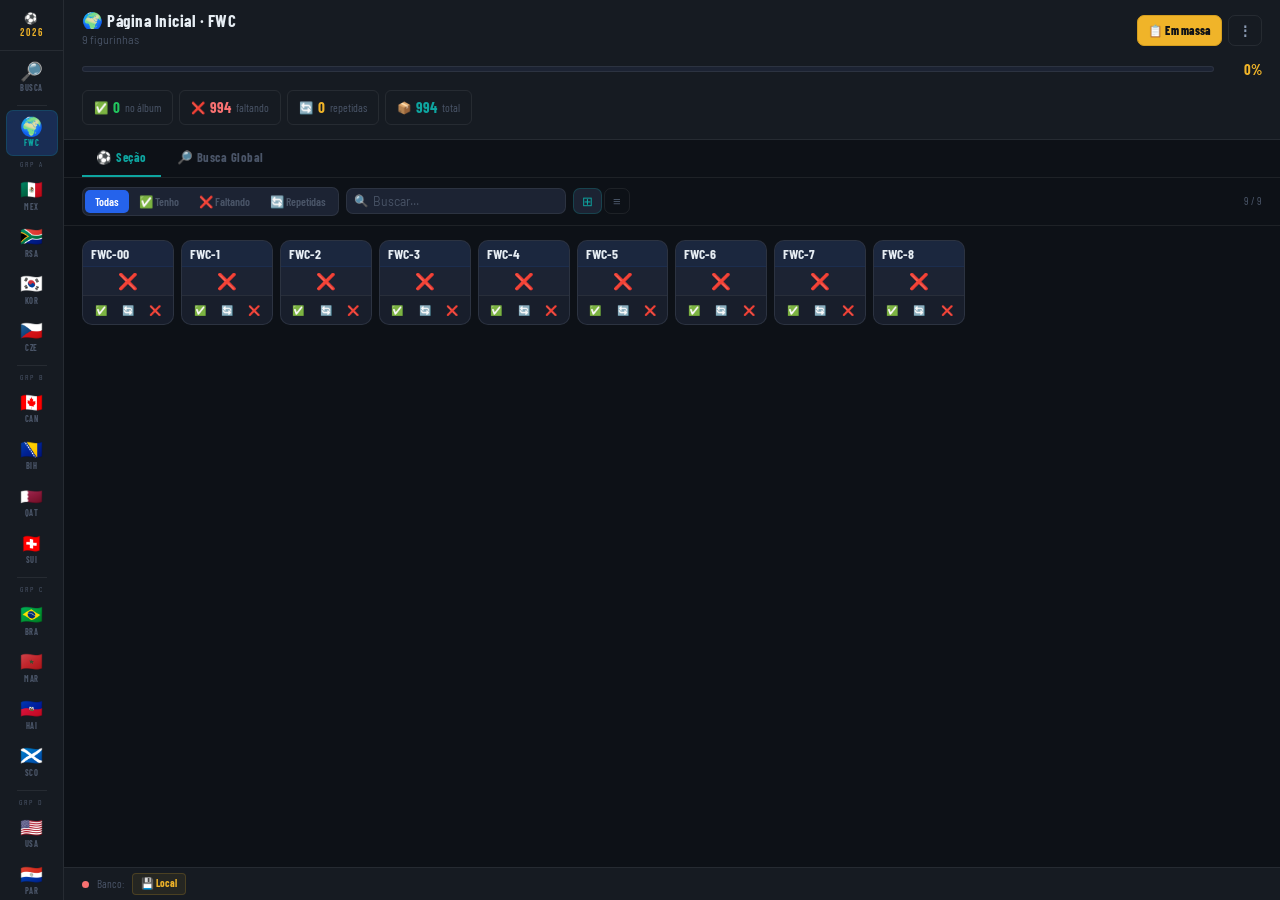
==== commit 62939de1: "Update index.html" ====
--- a/index.html
+++ b/index.html
@@ -174,6 +174,11 @@
         <button class="stk-btn dup-btn"   onclick="stkAction('dup')"><span class="sbi">🔄</span>Repetida</button>
         <button class="stk-btn miss-btn"  onclick="stkAction('miss')"><span class="sbi">❌</span>Faltando</button>
       </div>
+      <div style="margin-top:10px">
+        <button class="stk-btn trade-btn" id="stk-trade-btn" onclick="registerTrade(activeStkId)" style="display:none;width:100%">
+          <span class="sbi">🤝</span>Registrar Troca <span style="font-size:.65rem;opacity:.7">(−1 repetida)</span>
+        </button>
+      </div>
     </div>
   </div>
 </div>
--- a/estilos.css
+++ b/estilos.css
@@ -1,279 +1,677 @@
+/* ============================================================
+   ÁLBUM COPA 2026 — estilos.css v4.0
+   ============================================================ */
+
 :root {
-  --cobalt:    #2A5FC4;
-  --navy:      #1A3570;
-  --navy-deep: #0F2050;
-  --yellow:    #F5C518;
-  --yellow-2:  #D4A900;
-  --turq:      #36A8A8;
-  --bg:        #0c1520;
-  --bg2:       #111e30;
-  --bg3:       #0f1a28;
-  --surf:      #182842;
-  --surf2:     #1e3254;
-  --border:    rgba(255,255,255,0.06);
-  --border2:   rgba(54,168,168,0.22);
-  --t1:        #e8edf8;
-  --t2:        #7d9bbf;
-  --t3:        #47607a;
+  --cobalt:    #2563eb;
+  --cobalt-2:  #1d4ed8;
+  --navy:      #1e3a5f;
+  --yellow:    #f0b429;
+  --yellow-2:  #d49e1f;
+  --turq:      #0ea5a0;
+  --turq-2:    #0d9490;
+
+  --bg:        #0d1117;
+  --bg2:       #161b22;
+  --bg3:       #0d1117;
+  --surf:      #1c2333;
+  --surf2:     #21293a;
+
+  --border:    rgba(255,255,255,0.07);
+  --border2:   rgba(14,165,160,0.25);
+
+  --t1:        #e6edf3;
+  --t2:        #8b9bb4;
+  --t3:        #4a5568;
+
   --owned:     #22c55e;
-  --missing:   #f43f5e;
-  --dup:       #f59e0b;
-  --r:         8px;
-  --rs:        6px;
-  --sh:        0 2px 16px rgba(0,0,0,.45);
+  --owned-bg:  rgba(34,197,94,0.07);
+  --owned-bd:  rgba(34,197,94,0.22);
+  --missing:   #f87171;
+  --miss-bg:   transparent;
+  --miss-bd:   var(--border);
+  --dup:       #f0b429;
+  --dup-bg:    rgba(240,180,41,0.06);
+  --dup-bd:    rgba(240,180,41,0.22);
+
+  --r:         10px;
+  --rs:        7px;
+  --sh:        0 4px 24px rgba(0,0,0,.5);
   --sidebar:   64px;
-}
-
-*,*::before,*::after{box-sizing:border-box;margin:0;padding:0;-webkit-tap-highlight-color:transparent}
-html,body{height:100%;overflow:hidden}
-body{font-family:'Barlow',sans-serif;background:var(--bg);color:var(--t1);overscroll-behavior:none;}
-button{cursor:pointer;font-family:inherit;border:none;background:none}
-input,textarea,select{font-family:inherit}
-::-webkit-scrollbar{width:3px;height:3px}
-::-webkit-scrollbar-track{background:transparent}
-::-webkit-scrollbar-thumb{background:var(--surf2);border-radius:2px}
-
-body::before{content:"";position:fixed;inset:0;pointer-events:none;z-index:0;
-  background:radial-gradient(ellipse 60% 40% at 10% 0%,rgba(42,95,196,.1),transparent 60%);}
-
-#loader{position:fixed;inset:0;z-index:9999;background:var(--bg);display:flex;flex-direction:column;align-items:center;justify-content:center;gap:14px;}
-.ld-ball{width:44px;height:44px;border-radius:50%;border:3px solid var(--surf2);border-top-color:var(--yellow);animation:spin .7s linear infinite;}
-.ld-txt{font-family:'Barlow Condensed',sans-serif;font-size:.82rem;letter-spacing:3px;color:var(--t3);text-transform:uppercase;}
-@keyframes spin{to{transform:rotate(360deg)}}
-
-#app{display:flex;height:100vh;position:relative;z-index:1}
-
-#nav{width:var(--sidebar);min-width:var(--sidebar);background:var(--bg2);border-right:1px solid var(--border);display:flex;flex-direction:column;align-items:center;padding:8px 0;gap:1px;overflow-y:auto;overflow-x:hidden;z-index:20;}
-#nav::-webkit-scrollbar{width:0}
-.nav-logo{font-family:'Bebas Neue',sans-serif;font-size:.7rem;letter-spacing:2px;color:var(--yellow);text-align:center;padding:4px 4px 10px;border-bottom:1px solid var(--border);width:100%;margin-bottom:3px;line-height:1.3;}
-.nav-item{display:flex;flex-direction:column;align-items:center;justify-content:center;width:52px;height:48px;border-radius:var(--rs);gap:2px;cursor:pointer;transition:.12s;position:relative;flex-shrink:0;}
-.nav-item:hover{background:var(--surf)}
-.nav-item.active{background:rgba(42,95,196,.35);border:1px solid rgba(54,168,168,.25)}
-.nav-item .ni-icon{font-size:1.2rem;line-height:1}
-.nav-item .ni-code{font-family:'Barlow Condensed',sans-serif;font-size:.54rem;font-weight:700;letter-spacing:.5px;color:var(--t3);}
-.nav-item.active .ni-code{color:var(--turq)}
-.nav-item .ni-dot{position:absolute;top:5px;right:5px;width:5px;height:5px;border-radius:50%;background:var(--owned);opacity:0;transition:.2s;}
-.nav-item.has-progress .ni-dot{opacity:1}
-.nav-item.complete .ni-dot{background:var(--yellow)}
-.nav-sep{width:32px;height:1px;background:var(--border);margin:3px 0;flex-shrink:0;}
-.nav-group-label{font-family:'Barlow Condensed',sans-serif;font-size:.5rem;letter-spacing:2px;text-transform:uppercase;color:var(--t3);padding:2px 0;}
-
-#content{flex:1;display:flex;flex-direction:column;overflow:hidden;min-width:0}
-
-#header{background:var(--bg2);border-bottom:1px solid var(--border);padding:10px 16px;display:flex;flex-direction:column;gap:8px;flex-shrink:0;}
-.hd-top{display:flex;align-items:center;gap:10px}
-.hd-title{font-family:'Barlow Condensed',sans-serif;font-size:1.05rem;font-weight:700;letter-spacing:.5px;color:var(--t1);line-height:1;flex:1;min-width:0;white-space:nowrap;overflow:hidden;text-overflow:ellipsis;}
-.hd-sub{font-size:.68rem;color:var(--t3);margin-top:2px}
-.hd-btns{display:flex;gap:5px;flex-shrink:0}
-.prog-strip{display:flex;align-items:center;gap:10px;}
-.prog-bar-wrap{flex:1;height:3px;background:var(--surf);border-radius:2px;overflow:hidden;}
-.prog-bar-fill{height:100%;border-radius:2px;background:linear-gradient(90deg,var(--cobalt),var(--turq));transition:width .5s ease;}
-.prog-pct{font-family:'Barlow Condensed',sans-serif;font-size:.75rem;font-weight:700;color:var(--yellow);min-width:34px;text-align:right;}
-.stats-row{display:flex;gap:5px;overflow-x:auto;padding-bottom:2px;}
-.stats-row::-webkit-scrollbar{height:0}
-.stat-chip{display:flex;align-items:center;gap:4px;background:transparent;border:1px solid var(--border);border-radius:5px;padding:3px 9px;font-family:'Barlow Condensed',sans-serif;font-size:.72rem;white-space:nowrap;flex-shrink:0;color:var(--t3);}
-.stat-chip strong{font-size:.88rem;font-weight:700;color:var(--t2)}
-.sc-owned strong{color:var(--owned)}
-.sc-miss strong{color:var(--missing)}
-.sc-dup strong{color:var(--dup)}
-.sc-total strong{color:var(--turq)}
-
-#tabs{display:flex;background:var(--bg3);border-bottom:1px solid var(--border);flex-shrink:0;padding:0 16px;gap:2px;overflow-x:auto;}
-#tabs::-webkit-scrollbar{height:0}
-.tab-btn{padding:9px 14px;font-family:'Barlow Condensed',sans-serif;font-size:.78rem;font-weight:700;letter-spacing:.5px;color:var(--t3);border-bottom:2px solid transparent;transition:.12s;white-space:nowrap;flex-shrink:0;cursor:pointer;}
-.tab-btn.on{color:var(--turq);border-bottom-color:var(--turq);}
-
-#panel-section{flex:1;display:flex;flex-direction:column;overflow:hidden;}
-#panel-section.hidden{display:none}
-
-#toolbar{display:flex;align-items:center;gap:6px;flex-wrap:nowrap;padding:8px 16px;background:var(--bg3);border-bottom:1px solid var(--border);flex-shrink:0;overflow-x:auto;}
-#toolbar::-webkit-scrollbar{height:0}
-.filter-pill{display:flex;background:var(--surf);border:1px solid var(--border);border-radius:6px;padding:2px;flex-shrink:0;}
-.fp-btn{padding:4px 10px;border-radius:4px;font-family:'Barlow Condensed',sans-serif;font-size:.72rem;font-weight:600;color:var(--t3);transition:.12s;white-space:nowrap;cursor:pointer;}
-.fp-btn.on{background:var(--cobalt);color:#fff}
-.tb-sep{flex:1}
-.tb-count{font-family:'Barlow Condensed',sans-serif;font-size:.7rem;color:var(--t3);white-space:nowrap;flex-shrink:0;}
-.view-grp{display:flex;gap:2px;flex-shrink:0}
-.vg-btn{padding:4px 7px;border:1px solid var(--border);border-radius:var(--rs);color:var(--t3);font-size:.82rem;transition:.12s;background:transparent;cursor:pointer;}
-.vg-btn.on{background:var(--surf);color:var(--turq);border-color:var(--border2)}
-.search-wrap{position:relative;flex:1;min-width:90px;max-width:220px;}
-.search-ico{position:absolute;left:8px;top:50%;transform:translateY(-50%);font-size:.72rem;color:var(--t3);pointer-events:none;}
-.search-in{width:100%;background:var(--surf);border:1px solid var(--border);border-radius:6px;padding:5px 10px 5px 25px;color:var(--t1);font-size:.76rem;outline:none;}
-.search-in:focus{border-color:var(--border2)}
-.search-in::placeholder{color:var(--t3)}
-
-#scroller{flex:1;overflow-y:auto;padding:12px 16px;-webkit-overflow-scrolling:touch;}
-#gb-scroller{flex:1;overflow-y:auto;padding:12px 16px;-webkit-overflow-scrolling:touch;}
-
-.stk-grid{display:grid;grid-template-columns:repeat(auto-fill,minmax(88px,1fr));gap:6px;}
-.stk-list{display:flex;flex-direction:column;gap:3px;}
-
-.sc{background:var(--surf);border:1px solid var(--border);border-radius:var(--r);padding:10px 8px 8px;display:flex;flex-direction:column;align-items:center;gap:4px;cursor:pointer;transition:.12s;position:relative;animation:fadeUp .18s ease backwards;}
-.sc:hover{border-color:var(--border2);background:var(--surf2);}
-.sc.owned{border-color:rgba(34,197,94,.2);background:rgba(34,197,94,.04)}
-.sc.dup{border-color:rgba(245,158,11,.2);background:rgba(245,158,11,.04)}
-.sc-num{font-family:'Barlow Condensed',sans-serif;font-size:.92rem;font-weight:700;color:var(--t1);line-height:1;}
-.sc-ico{font-size:1.1rem;line-height:1;}
-.sc-status{font-size:.62rem;color:var(--t3);font-family:'Barlow Condensed',sans-serif;letter-spacing:.3px;}
-.sc.owned .sc-status{color:var(--owned)}
-.sc.dup   .sc-status{color:var(--dup)}
-.sc-qty{font-family:'Barlow Condensed',sans-serif;font-size:.62rem;color:var(--dup);}
-.sc-actions{display:flex;gap:3px;margin-top:2px}
-.sc-act{font-size:.6rem;padding:2px 5px;border-radius:3px;background:var(--bg3);border:1px solid var(--border);color:var(--t3);cursor:pointer;transition:.1s;}
-.sc-act:hover{color:var(--t1)}
-
-.sc-li{background:var(--surf);border:1px solid var(--border);border-radius:var(--rs);padding:7px 12px;display:flex;align-items:center;gap:10px;cursor:pointer;transition:.12s;animation:fadeUp .18s ease backwards;}
-.sc-li:hover{border-color:var(--border2);background:var(--surf2)}
-.sc-li.owned{border-color:rgba(34,197,94,.18);background:rgba(34,197,94,.03)}
-.sc-li.dup{border-color:rgba(245,158,11,.18);background:rgba(245,158,11,.03)}
-.sc-li-num{font-family:'Barlow Condensed',sans-serif;font-size:.88rem;font-weight:700;color:var(--t1);min-width:70px;}
-.sc-li-sec{font-size:.73rem;color:var(--t3);flex:1;white-space:nowrap;overflow:hidden;text-overflow:ellipsis;}
-.sc-li-st{font-size:.7rem;font-family:'Barlow Condensed',sans-serif;color:var(--t3);}
-.sc-li.owned .sc-li-st{color:var(--owned)}
-.sc-li.dup   .sc-li-st{color:var(--dup)}
-.sc-list-actions{display:flex;gap:3px}
-.sc-la{font-size:.62rem;padding:2px 6px;border-radius:3px;background:var(--bg3);border:1px solid var(--border);color:var(--t3);cursor:pointer;}
-.sc-la:hover{color:var(--t1)}
-
-.empty-state{grid-column:1/-1;text-align:center;padding:40px 20px;color:var(--t3);}
-.ei{font-size:2rem;display:block;margin-bottom:8px;opacity:.4;}
-.empty-state p{font-size:.8rem;}
-
-#panel-global{flex:1;display:none;flex-direction:column;overflow:hidden;}
-#panel-global.active{display:flex}
-.gb-bar{padding:10px 16px;background:var(--bg3);border-bottom:1px solid var(--border);display:flex;flex-direction:column;gap:8px;flex-shrink:0;}
-.gb-search-wrap{position:relative;display:flex;align-items:center;}
-.gb-ico-left{position:absolute;left:10px;font-size:.75rem;color:var(--t3);pointer-events:none;}
-.gb-search-in{width:100%;background:var(--surf);border:1px solid var(--border);border-radius:6px;padding:7px 30px 7px 28px;color:var(--t1);font-size:.8rem;outline:none;}
-.gb-search-in:focus{border-color:var(--border2)}
-.gb-search-in::placeholder{color:var(--t3)}
-.gb-clear{position:absolute;right:10px;color:var(--t3);cursor:pointer;font-size:.75rem;opacity:0;transition:.15s;pointer-events:none;}
-.gb-clear.vis{opacity:1;pointer-events:auto}
-.gb-filters{display:flex;align-items:center;gap:5px;overflow-x:auto;padding-bottom:2px;}
-.gb-filters::-webkit-scrollbar{height:0}
-.gf-pill{display:flex;background:var(--surf);border:1px solid var(--border);border-radius:6px;padding:2px;flex-shrink:0;}
-.gf-btn{padding:3px 9px;border-radius:4px;font-family:'Barlow Condensed',sans-serif;font-size:.7rem;font-weight:600;color:var(--t3);transition:.12s;white-space:nowrap;cursor:pointer;}
-.gf-btn.on{background:var(--cobalt);color:#fff}
-.gb-sel{background:var(--surf);border:1px solid var(--border);border-radius:6px;color:var(--t2);font-size:.72rem;padding:4px 8px;outline:none;cursor:pointer;flex-shrink:0;}
-.gb-result-info{display:flex;justify-content:space-between;align-items:center;margin-bottom:10px;font-family:'Barlow Condensed',sans-serif;font-size:.72rem;color:var(--t3);}
-.gb-result-info strong{color:var(--t2)}
-.gb-section-hd{margin-bottom:8px;display:flex;align-items:center;gap:8px;}
-.gb-section-hd + .stk-grid,.gb-section-hd + .stk-list{margin-bottom:16px;}
-.gbs-name{font-family:'Barlow Condensed',sans-serif;font-size:.8rem;font-weight:700;color:var(--t2);letter-spacing:.4px;}
-.gbs-prog{font-family:'Barlow Condensed',sans-serif;font-size:.7rem;color:var(--t3);}
-.gbs-bar-wrap{flex:1;height:2px;background:var(--surf);border-radius:1px;overflow:hidden;}
-.gbs-bar{height:100%;border-radius:1px;}
-
-#sbar{position:relative;z-index:5;display:flex;align-items:center;gap:6px;padding:4px 16px;background:var(--bg2);border-top:1px solid var(--border);flex-shrink:0;}
-.sbar-src{display:inline-flex;align-items:center;gap:4px;padding:2px 8px;border-radius:3px;font-family:'Barlow Condensed',sans-serif;font-size:.65rem;font-weight:700;}
-.cfg-status.sheets{background:rgba(54,168,168,.08);color:var(--turq);border:1px solid rgba(54,168,168,.18)}
-.cfg-status.local{background:rgba(245,158,11,.07);color:var(--dup);border:1px solid rgba(245,158,11,.18)}
-.cfg-status.err{background:rgba(244,63,94,.07);color:var(--missing);border:1px solid rgba(244,63,94,.18)}
-.sync-spinner{display:inline-block;width:9px;height:9px;border:2px solid rgba(54,168,168,.2);border-top-color:var(--turq);border-radius:50%;animation:spin .6s linear infinite;vertical-align:middle;margin-right:3px;}
-
-#bnav{display:none;position:fixed;bottom:0;left:0;right:0;background:var(--bg2);border-top:1px solid var(--border);z-index:50;padding:6px 0 max(6px,env(safe-area-inset-bottom));}
-.bnav-row{display:flex;align-items:center;justify-content:space-around}
-.bnav-btn{display:flex;flex-direction:column;align-items:center;gap:2px;padding:4px 10px;border-radius:var(--rs);font-size:.54rem;font-family:'Barlow Condensed',sans-serif;letter-spacing:.5px;color:var(--t3);transition:.12s;text-transform:uppercase;}
-.bnav-btn .bni{font-size:1.15rem;line-height:1}
-.bnav-btn.on{color:var(--yellow)}
-
-#drawer{display:none;position:fixed;inset:0;z-index:100;}
-#drawer.open{display:flex}
-.drawer-bg{position:absolute;inset:0;background:rgba(0,0,0,.5);backdrop-filter:blur(2px);}
-.drawer-panel{position:absolute;bottom:0;left:0;right:0;background:var(--bg2);border-radius:12px 12px 0 0;border-top:1px solid var(--border2);max-height:80vh;display:flex;flex-direction:column;animation:slideUp .2s ease;}
-@keyframes slideUp{from{transform:translateY(100%)}to{transform:translateY(0)}}
-.drawer-handle{width:32px;height:3px;border-radius:2px;background:var(--surf2);margin:9px auto 0;flex-shrink:0;}
-.drawer-title{font-family:'Barlow Condensed',sans-serif;font-size:.75rem;font-weight:700;letter-spacing:2px;text-transform:uppercase;padding:10px 16px 8px;border-bottom:1px solid var(--border);flex-shrink:0;color:var(--t3);}
-.drawer-list{overflow-y:auto;padding:6px 8px;flex:1}
-.dr-item{display:flex;align-items:center;gap:10px;padding:8px 10px;border-radius:var(--rs);cursor:pointer;transition:.1s;border:1px solid transparent;margin-bottom:2px;}
-.dr-item:active{background:var(--surf)}
-.dr-item.active{background:rgba(42,95,196,.18);border-color:rgba(54,168,168,.18)}
-.dr-icon{font-size:1.1rem;flex-shrink:0}
-.dr-info{flex:1;min-width:0}
-.dr-name{font-size:.8rem;font-weight:600;white-space:nowrap;overflow:hidden;text-overflow:ellipsis;color:var(--t1);}
-.dr-prog{height:2px;background:var(--surf2);border-radius:1px;margin-top:4px;overflow:hidden;}
-.dr-bar{height:100%;border-radius:1px;transition:width .4s}
-.dr-count{font-family:'Barlow Condensed',sans-serif;font-size:.68rem;color:var(--t3);flex-shrink:0;}
-
-.modal{position:fixed;inset:0;z-index:200;display:none;align-items:flex-end;justify-content:center;}
-.modal.open{display:flex}
-.modal-bg{position:absolute;inset:0;background:rgba(0,0,0,.55);backdrop-filter:blur(3px)}
-.modal-box{position:relative;z-index:1;background:var(--bg2);border:1px solid var(--border);border-top:1px solid var(--border2);border-radius:14px 14px 0 0;width:100%;max-width:480px;max-height:92vh;display:flex;flex-direction:column;animation:slideUp .2s ease;padding-bottom:max(12px,env(safe-area-inset-bottom));}
-.modal-handle{width:32px;height:3px;background:var(--surf2);border-radius:2px;margin:9px auto 0;flex-shrink:0;}
-.modal-hd{display:flex;align-items:center;justify-content:space-between;padding:12px 16px;border-bottom:1px solid var(--border);flex-shrink:0;}
-.modal-title{font-family:'Barlow Condensed',sans-serif;font-size:.82rem;font-weight:700;letter-spacing:2px;text-transform:uppercase;color:var(--t2);}
-.modal-close{font-size:.95rem;color:var(--t3);padding:4px 6px;border-radius:4px;transition:.1s;}
-.modal-close:hover{color:var(--t1);background:var(--surf)}
-.modal-body{padding:16px;overflow-y:auto;flex:1}
-.modal-foot{padding:10px 16px;border-top:1px solid var(--border);display:flex;gap:8px;justify-content:flex-end;flex-shrink:0;}
-
-.btn{display:inline-flex;align-items:center;gap:5px;padding:7px 13px;border-radius:var(--rs);font-family:'Barlow Condensed',sans-serif;font-size:.8rem;font-weight:700;letter-spacing:.3px;transition:.12s;white-space:nowrap;border:1px solid transparent;}
-.btn-primary{background:var(--cobalt);color:#fff;border-color:rgba(255,255,255,.1)}
-.btn-yellow{background:var(--yellow);color:var(--navy-deep);border-color:var(--yellow-2);font-weight:800}
-.btn-yellow:active{background:var(--yellow-2)}
-.btn-turq{background:rgba(54,168,168,.1);color:var(--turq);border-color:var(--border2)}
-.btn-ghost{background:transparent;color:var(--t2);border-color:var(--border)}
-.btn-ghost:active{background:var(--surf)}
-.btn-red{background:transparent;color:var(--missing);border-color:rgba(244,63,94,.22)}
-.btn-sm{padding:5px 10px;font-size:.73rem}
-.btn-ico{padding:6px 8px;font-size:.9rem}
-
-.stk-detail-hd{border-radius:var(--rs);padding:16px;text-align:center;margin-bottom:12px;background:var(--surf);}
-.stk-detail-num{font-family:'Barlow Condensed',sans-serif;font-size:2.2rem;font-weight:700;line-height:1;color:#fff;}
-.stk-detail-sec{font-size:.7rem;color:var(--t3);margin-top:4px}
-.stk-detail-status{text-align:center;font-size:.88rem;font-weight:600;margin-bottom:14px;color:var(--t2);}
-.stk-btns{display:grid;grid-template-columns:1fr 1fr 1fr;gap:6px}
-.stk-btn{display:flex;flex-direction:column;align-items:center;gap:3px;padding:10px 6px;border-radius:var(--rs);border:1px solid var(--border);font-family:'Barlow Condensed',sans-serif;font-size:.7rem;font-weight:700;color:var(--t3);transition:.12s;background:var(--surf);}
-.stk-btn .sbi{font-size:1.25rem}
-.stk-btn:active{background:var(--surf2)}
-.stk-btn.owned-btn{border-color:rgba(34,197,94,.3);color:var(--owned)}
-.stk-btn.dup-btn{border-color:rgba(245,158,11,.3);color:var(--dup)}
-.stk-btn.miss-btn{border-color:rgba(244,63,94,.3);color:var(--missing)}
-
-.dup-info{font-size:.8rem;color:var(--t2);margin-bottom:10px}
-.dup-info strong{color:var(--t1)}
-.qty-ctrl{display:flex;align-items:center;gap:10px;margin:10px 0}
-.qty-minus,.qty-plus{width:36px;height:36px;border-radius:50%;background:var(--surf2);font-size:1.1rem;display:flex;align-items:center;justify-content:center;color:var(--t1);transition:.1s;flex-shrink:0;}
-.qty-minus:active,.qty-plus:active{background:var(--cobalt)}
-.qty-val{flex:1;text-align:center;font-family:'Barlow Condensed',sans-serif;font-size:1.8rem;font-weight:700;color:var(--yellow);}
-.qty-hint{font-size:.68rem;color:var(--t3)}
-
-.bulk-ta{width:100%;background:var(--surf);border:1px solid var(--border);border-radius:var(--rs);color:var(--t1);padding:10px;font-size:.78rem;resize:vertical;min-height:100px;outline:none;}
-.bulk-ta:focus{border-color:var(--border2)}
-.bulk-hint{font-size:.68rem;color:var(--t3);margin:5px 0 10px}
-.bulk-preview{max-height:150px;overflow-y:auto;display:flex;flex-direction:column;gap:3px;margin-top:4px}
-.bp-item{padding:4px 8px;border-radius:4px;font-size:.7rem;font-family:'Barlow Condensed',sans-serif}
-.bp-ok{background:rgba(34,197,94,.07);color:var(--owned)}
-.bp-err{background:rgba(244,63,94,.07);color:var(--missing)}
-.bulk-found{font-size:.68rem;color:var(--t3);margin-top:5px}
-.bulk-foot-btns{display:flex;flex-wrap:wrap;gap:5px}
-
-.cfg-section{margin-bottom:20px;padding-bottom:20px;border-bottom:1px solid var(--border);}
-.cfg-section:last-child{margin-bottom:0;padding-bottom:0;border-bottom:none;}
-.cfg-label{font-size:.65rem;letter-spacing:2px;text-transform:uppercase;color:var(--t3);font-family:'Barlow Condensed',sans-serif;font-weight:700;margin-bottom:8px;display:block;}
-.cfg-desc{font-size:.76rem;color:var(--t3);margin-bottom:10px;line-height:1.5;}
-.cfg-actions{display:flex;flex-wrap:wrap;gap:6px}
-.cfg-row{display:flex;align-items:center;gap:8px;font-size:.78rem;color:var(--t2);}
-
-#toast{position:fixed;bottom:-70px;left:50%;transform:translateX(-50%);background:var(--surf2);border:1px solid var(--border2);color:var(--t1);padding:8px 16px;border-radius:5px;font-size:.78rem;font-weight:600;z-index:9999;transition:bottom .25s ease;white-space:nowrap;box-shadow:var(--sh);max-width:90vw;text-align:center;}
-#toast.show{bottom:calc(env(safe-area-inset-bottom) + 76px)}
-#toast.err{border-color:rgba(244,63,94,.35);color:var(--missing)}
-
-@media(max-width:600px){
-  #nav{display:none}
-  #bnav{display:block}
-  #content{padding-bottom:calc(56px + env(safe-area-inset-bottom))}
-  .stk-grid{grid-template-columns:repeat(auto-fill,minmax(72px,1fr));gap:5px}
-  #header{padding:8px 12px;gap:6px}
-  .hd-title{font-size:.95rem}
-  #toolbar,#tabs{padding-left:12px;padding-right:12px}
-  #scroller,#gb-scroller{padding:10px 12px}
-  .modal-box{border-radius:14px 14px 0 0}
-  .gb-filters{flex-wrap:wrap}
-}
-@media(min-width:601px) and (max-width:900px){
-  :root{--sidebar:58px}
-  .nav-item{width:48px;height:44px}
-  .stk-grid{grid-template-columns:repeat(auto-fill,minmax(82px,1fr))}
-}
-@keyframes fadeUp{from{opacity:0;transform:translateY(5px)}to{opacity:1;transform:translateY(0)}}+  --ease:      cubic-bezier(0.16,1,0.3,1);
+}
+
+*,*::before,*::after { box-sizing:border-box; margin:0; padding:0; -webkit-tap-highlight-color:transparent }
+html,body { height:100%; overflow:hidden }
+body {
+  font-family: 'Barlow', sans-serif;
+  background: var(--bg);
+  color: var(--t1);
+  overscroll-behavior: none;
+  font-size: 14px;
+  line-height: 1.5;
+}
+button { cursor:pointer; font-family:inherit; border:none; background:none }
+input,textarea,select { font-family:inherit }
+::-webkit-scrollbar { width:3px; height:3px }
+::-webkit-scrollbar-track { background:transparent }
+::-webkit-scrollbar-thumb { background:var(--surf2); border-radius:2px }
+
+body::before {
+  content:""; position:fixed; inset:0; pointer-events:none; z-index:0;
+  background: radial-gradient(ellipse 50% 35% at 8% 0%, rgba(37,99,235,.08), transparent 60%);
+}
+
+/* ── LOADER ─────────────────────────────────────────────────── */
+#loader {
+  position:fixed; inset:0; z-index:9999; background:var(--bg);
+  display:flex; flex-direction:column; align-items:center; justify-content:center; gap:16px;
+}
+.ld-ball {
+  width:40px; height:40px; border-radius:50%;
+  border:2px solid var(--surf2); border-top-color:var(--yellow);
+  animation:spin .7s linear infinite;
+}
+.ld-txt {
+  font-family:'Barlow Condensed',sans-serif; font-size:.78rem;
+  letter-spacing:3px; color:var(--t3); text-transform:uppercase;
+}
+@keyframes spin { to { transform:rotate(360deg) } }
+
+/* ── APP SHELL ──────────────────────────────────────────────── */
+#app { display:flex; height:100vh; position:relative; z-index:1 }
+
+/* ── NAV LATERAL ────────────────────────────────────────────── */
+#nav {
+  width:var(--sidebar); min-width:var(--sidebar);
+  background:var(--bg2); border-right:1px solid var(--border);
+  display:flex; flex-direction:column; align-items:center;
+  padding:8px 0; gap:1px; overflow-y:auto; overflow-x:hidden; z-index:20;
+}
+#nav::-webkit-scrollbar { width:0 }
+.nav-logo {
+  font-family:'Bebas Neue',sans-serif; font-size:.68rem; letter-spacing:2px;
+  color:var(--yellow); text-align:center; padding:4px 4px 10px;
+  border-bottom:1px solid var(--border); width:100%; margin-bottom:3px; line-height:1.3;
+}
+.nav-item {
+  display:flex; flex-direction:column; align-items:center; justify-content:center;
+  width:52px; height:46px; border-radius:var(--rs); gap:2px;
+  cursor:pointer; transition:.15s var(--ease); position:relative; flex-shrink:0;
+}
+.nav-item:hover { background:var(--surf) }
+.nav-item.active { background:rgba(37,99,235,.25); border:1px solid rgba(14,165,160,.2) }
+.nav-item .ni-icon { font-size:1.15rem; line-height:1 }
+.nav-item .ni-code {
+  font-family:'Barlow Condensed',sans-serif; font-size:.52rem;
+  font-weight:700; letter-spacing:.5px; color:var(--t3);
+}
+.nav-item.active .ni-code { color:var(--turq) }
+.nav-item .ni-dot {
+  position:absolute; top:5px; right:5px; width:5px; height:5px;
+  border-radius:50%; background:var(--owned); opacity:0; transition:.2s;
+}
+.nav-item.has-progress .ni-dot { opacity:1 }
+.nav-item.complete .ni-dot { background:var(--yellow) }
+.nav-sep { width:30px; height:1px; background:var(--border); margin:3px 0; flex-shrink:0 }
+.nav-group-label {
+  font-family:'Barlow Condensed',sans-serif; font-size:.48rem;
+  letter-spacing:2px; text-transform:uppercase; color:var(--t3); padding:2px 0;
+}
+
+/* ── CONTENT ────────────────────────────────────────────────── */
+#content { flex:1; display:flex; flex-direction:column; overflow:hidden; min-width:0 }
+
+/* ── HEADER — progresso mais visível ────────────────────────── */
+#header {
+  background:var(--bg2); border-bottom:1px solid var(--border);
+  padding:12px 18px; display:flex; flex-direction:column; gap:10px; flex-shrink:0;
+}
+.hd-top { display:flex; align-items:center; gap:10px }
+.hd-title {
+  font-family:'Barlow Condensed',sans-serif; font-size:1.05rem; font-weight:700;
+  letter-spacing:.5px; color:var(--t1); line-height:1;
+  flex:1; min-width:0; white-space:nowrap; overflow:hidden; text-overflow:ellipsis;
+}
+.hd-sub { font-size:.68rem; color:var(--t3); margin-top:3px }
+.hd-btns { display:flex; gap:6px; flex-shrink:0 }
+
+/* Progresso — barra mais grossa e % em destaque */
+.prog-strip { display:flex; align-items:center; gap:10px }
+.prog-bar-wrap {
+  flex:1; height:6px; background:var(--surf); border-radius:4px; overflow:hidden;
+  box-shadow: inset 0 0 0 1px var(--border);
+}
+.prog-bar-fill {
+  height:100%; border-radius:4px;
+  background:linear-gradient(90deg, var(--cobalt), var(--turq));
+  transition:width .6s var(--ease);
+  box-shadow: 0 0 8px rgba(14,165,160,.35);
+}
+.prog-pct {
+  font-family:'Barlow Condensed',sans-serif; font-size:.92rem;
+  font-weight:700; color:var(--yellow); min-width:38px; text-align:right;
+}
+
+/* Stats chips */
+.stats-row { display:flex; gap:6px; overflow-x:auto; padding-bottom:2px }
+.stats-row::-webkit-scrollbar { height:0 }
+.stat-chip {
+  display:flex; align-items:center; gap:5px;
+  background:transparent; border:1px solid var(--border);
+  border-radius:6px; padding:5px 11px;
+  font-family:'Barlow Condensed',sans-serif; font-size:.72rem;
+  white-space:nowrap; flex-shrink:0; color:var(--t3);
+}
+.stat-chip strong { font-size:.95rem; font-weight:700; color:var(--t2) }
+.sc-owned strong { color:var(--owned) }
+.sc-miss  strong { color:var(--missing) }
+.sc-dup   strong { color:var(--dup) }
+.sc-total strong { color:var(--turq) }
+
+/* ── ABAS ───────────────────────────────────────────────────── */
+#tabs {
+  display:flex; background:var(--bg3); border-bottom:1px solid var(--border);
+  flex-shrink:0; padding:0 18px; gap:2px; overflow-x:auto;
+}
+#tabs::-webkit-scrollbar { height:0 }
+.tab-btn {
+  padding:10px 14px; font-family:'Barlow Condensed',sans-serif; font-size:.78rem;
+  font-weight:700; letter-spacing:.5px; color:var(--t3);
+  border-bottom:2px solid transparent; transition:.12s; white-space:nowrap;
+  flex-shrink:0; cursor:pointer;
+}
+.tab-btn.on { color:var(--turq); border-bottom-color:var(--turq) }
+
+/* ── PAINEL SEÇÃO ───────────────────────────────────────────── */
+#panel-section { flex:1; display:flex; flex-direction:column; overflow:hidden }
+#panel-section.hidden { display:none }
+
+/* ── TOOLBAR ────────────────────────────────────────────────── */
+#toolbar {
+  display:flex; align-items:center; gap:7px; flex-wrap:nowrap;
+  padding:9px 18px; background:var(--bg3); border-bottom:1px solid var(--border);
+  flex-shrink:0; overflow-x:auto;
+}
+#toolbar::-webkit-scrollbar { height:0 }
+.filter-pill {
+  display:flex; background:var(--surf); border:1px solid var(--border);
+  border-radius:7px; padding:2px; flex-shrink:0;
+}
+.fp-btn {
+  padding:4px 10px; border-radius:5px; font-family:'Barlow Condensed',sans-serif;
+  font-size:.72rem; font-weight:600; color:var(--t3); transition:.12s;
+  white-space:nowrap; cursor:pointer;
+}
+.fp-btn.on { background:var(--cobalt); color:#fff }
+.tb-sep { flex:1 }
+.tb-count {
+  font-family:'Barlow Condensed',sans-serif; font-size:.7rem;
+  color:var(--t3); white-space:nowrap; flex-shrink:0;
+}
+.view-grp { display:flex; gap:2px; flex-shrink:0 }
+.vg-btn {
+  padding:4px 8px; border:1px solid var(--border); border-radius:var(--rs);
+  color:var(--t3); font-size:.82rem; transition:.12s; background:transparent; cursor:pointer;
+}
+.vg-btn.on { background:var(--surf); color:var(--turq); border-color:var(--border2) }
+.search-wrap { position:relative; flex:1; min-width:90px; max-width:220px }
+.search-ico {
+  position:absolute; left:8px; top:50%; transform:translateY(-50%);
+  font-size:.72rem; color:var(--t3); pointer-events:none;
+}
+.search-in {
+  width:100%; background:var(--surf); border:1px solid var(--border);
+  border-radius:7px; padding:5px 10px 5px 26px;
+  color:var(--t1); font-size:.76rem; outline:none; transition:.15s;
+}
+.search-in:focus { border-color:var(--border2) }
+.search-in::placeholder { color:var(--t3) }
+
+/* ── SCROLLERS ──────────────────────────────────────────────── */
+#scroller   { flex:1; overflow-y:auto; padding:14px 18px; -webkit-overflow-scrolling:touch }
+#gb-scroller { flex:1; overflow-y:auto; padding:14px 18px; -webkit-overflow-scrolling:touch }
+
+/* ── GRID DE FIGURINHAS ─────────────────────────────────────── */
+.stk-grid { display:grid; grid-template-columns:repeat(auto-fill,minmax(90px,1fr)); gap:7px }
+.stk-list { display:flex; flex-direction:column; gap:4px }
+
+.sc {
+  background: var(--surf);
+  border: 1px solid var(--border);
+  border-radius: var(--r);
+  cursor: pointer;
+  transition: transform .15s var(--ease), box-shadow .15s, border-color .15s, background .15s;
+  position: relative;
+  animation: fadeUp .18s ease backwards;
+  overflow: hidden;
+}
+.sc:hover {
+  border-color: var(--border2);
+  background: var(--surf2);
+  transform: translateY(-1px);
+  box-shadow: 0 4px 16px rgba(0,0,0,.3);
+}
+.sc:active { transform: scale(.97) }
+
+.sc.owned { border-color: var(--owned-bd); background: var(--owned-bg) }
+.sc.dup   { border-color: var(--dup-bd);   background: var(--dup-bg)   }
+
+.sc-grid-inner { display:flex; flex-direction:column; height:100%; min-height:78px }
+.sc-hd {
+  padding: 6px 8px 5px;
+  border-bottom: 1px solid var(--border);
+  display: flex; align-items:center; justify-content:space-between;
+}
+.sc-num {
+  font-family:'Barlow Condensed',sans-serif;
+  font-size:.85rem; font-weight:700; color:var(--t1); line-height:1;
+}
+.sc-star { font-size:.6rem; line-height:1 }
+.sc-bd {
+  flex:1; display:flex; flex-direction:column; align-items:center;
+  justify-content:center; padding:6px 4px; gap:3px; position:relative;
+}
+.sc-icon { font-size:1rem; line-height:1 }
+.sc-dup-badge {
+  font-family:'Barlow Condensed',sans-serif; font-size:.6rem; font-weight:700;
+  color: var(--dup); background: rgba(240,180,41,.1); border-radius:3px;
+  padding:1px 4px; border:1px solid rgba(240,180,41,.2);
+}
+.sc-sec-tag {
+  font-family:'Barlow Condensed',sans-serif; font-size:.56rem;
+  color:var(--t3); position:absolute; bottom:3px; right:4px;
+}
+.sc-actions {
+  display:flex; gap:2px; padding:4px 5px;
+  border-top:1px solid var(--border);
+  background: rgba(0,0,0,.15);
+}
+.sa-btn {
+  flex:1; padding:3px 2px; border-radius:4px; font-size:.62rem;
+  background:transparent; color:var(--t3); transition:.1s; border:1px solid transparent;
+}
+.sa-btn:hover { background:var(--surf2); color:var(--t1); border-color:var(--border) }
+.sa-btn:active { transform:scale(.9) }
+
+.sc-list-inner {
+  display:flex; align-items:center; gap:10px;
+  padding:7px 10px; border-radius:var(--rs);
+  background:var(--surf); border:1px solid var(--border);
+  transition:.12s; animation:fadeUp .18s ease backwards;
+}
+.sc-list-inner:hover { background:var(--surf2); border-color:var(--border2) }
+.sc.owned .sc-list-inner { border-color:var(--owned-bd); background:var(--owned-bg) }
+.sc.dup   .sc-list-inner { border-color:var(--dup-bd);   background:var(--dup-bg) }
+
+.sc-list-left {
+  font-family:'Barlow Condensed',sans-serif; font-size:.88rem; font-weight:700;
+  color:var(--t1); min-width:72px; border-left:2px solid transparent;
+  padding-left:6px; display:flex; align-items:center; gap:4px;
+}
+.sc-list-body { flex:1; display:flex; align-items:center; gap:6px; min-width:0 }
+.sc-list-name {
+  font-size:.74rem; color:var(--t3); flex:1;
+  white-space:nowrap; overflow:hidden; text-overflow:ellipsis;
+}
+.sc-list-dup { font-family:'Barlow Condensed',sans-serif; font-size:.65rem; color:var(--dup); white-space:nowrap }
+.sc-list-status { font-size:.75rem }
+.sc-list-actions { display:flex; gap:3px; flex-shrink:0 }
+
+@keyframes markPop {
+  0%   { transform:scale(1) }
+  40%  { transform:scale(1.08) }
+  100% { transform:scale(1) }
+}
+.sc.just-marked { animation:markPop .25s var(--ease) }
+
+.empty-state { grid-column:1/-1; text-align:center; padding:48px 20px; color:var(--t3) }
+.ei { font-size:2rem; display:block; margin-bottom:10px; opacity:.35 }
+.empty-state p { font-size:.82rem }
+
+/* ── BUSCA GLOBAL ───────────────────────────────────────────── */
+#panel-global { flex:1; display:none; flex-direction:column; overflow:hidden }
+#panel-global.active { display:flex }
+.gb-bar {
+  padding:10px 18px; background:var(--bg3); border-bottom:1px solid var(--border);
+  display:flex; flex-direction:column; gap:8px; flex-shrink:0;
+}
+.gb-search-wrap { position:relative; display:flex; align-items:center }
+.gb-ico-left { position:absolute; left:10px; font-size:.75rem; color:var(--t3); pointer-events:none }
+.gb-search-in {
+  width:100%; background:var(--surf); border:1px solid var(--border);
+  border-radius:7px; padding:8px 30px 8px 28px; color:var(--t1);
+  font-size:.8rem; outline:none; transition:.15s;
+}
+.gb-search-in:focus { border-color:var(--border2) }
+.gb-search-in::placeholder { color:var(--t3) }
+.gb-clear { position:absolute; right:10px; color:var(--t3); cursor:pointer; font-size:.75rem; opacity:0; transition:.15s; pointer-events:none }
+.gb-clear.vis { opacity:1; pointer-events:auto }
+.gb-filters { display:flex; align-items:center; gap:6px; overflow-x:auto; padding-bottom:2px }
+.gb-filters::-webkit-scrollbar { height:0 }
+.gf-pill { display:flex; background:var(--surf); border:1px solid var(--border); border-radius:7px; padding:2px; flex-shrink:0 }
+.gf-btn {
+  padding:3px 9px; border-radius:5px; font-family:'Barlow Condensed',sans-serif;
+  font-size:.7rem; font-weight:600; color:var(--t3); transition:.12s;
+  white-space:nowrap; cursor:pointer;
+}
+.gf-btn.on { background:var(--cobalt); color:#fff }
+.gb-sel {
+  background:var(--surf); border:1px solid var(--border); border-radius:7px;
+  color:var(--t2); font-size:.72rem; padding:5px 8px; outline:none; cursor:pointer; flex-shrink:0;
+}
+.gb-result-info {
+  display:flex; justify-content:space-between; align-items:center;
+  margin-bottom:12px; font-family:'Barlow Condensed',sans-serif;
+  font-size:.72rem; color:var(--t3);
+}
+.gb-result-info strong { color:var(--t2) }
+
+/* Grupos busca global — com barras de progresso melhores */
+.gb-group { margin-bottom:20px }
+.gb-group-hd {
+  display:flex; align-items:center; gap:8px; margin-bottom:8px;
+  padding-bottom:7px; border-bottom:1px solid var(--border);
+}
+.ghd-icon { font-size:1rem }
+.ghd-name {
+  font-family:'Barlow Condensed',sans-serif; font-size:.82rem;
+  font-weight:700; color:var(--t2); letter-spacing:.3px; flex:1;
+}
+.ghd-stats {
+  display:flex; align-items:center; gap:8px;
+  font-family:'Barlow Condensed',sans-serif; font-size:.68rem; color:var(--t3);
+}
+.ghd-bar-wrap { width:60px; height:4px; background:var(--surf); border-radius:2px; overflow:hidden }
+.ghd-bar { height:100%; border-radius:2px }
+
+/* ── STATUS BAR ─────────────────────────────────────────────── */
+#sbar {
+  display:flex; align-items:center; gap:8px; padding:5px 18px;
+  background:var(--bg2); border-top:1px solid var(--border); flex-shrink:0;
+}
+.sbar-src {
+  display:inline-flex; align-items:center; gap:4px; padding:2px 8px;
+  border-radius:4px; font-family:'Barlow Condensed',sans-serif;
+  font-size:.65rem; font-weight:700;
+}
+.cfg-status.sheets { background:rgba(14,165,160,.08); color:var(--turq); border:1px solid rgba(14,165,160,.18) }
+.cfg-status.local  { background:rgba(240,180,41,.07); color:var(--dup);  border:1px solid rgba(240,180,41,.18) }
+.cfg-status.err    { background:rgba(248,113,113,.07); color:var(--missing); border:1px solid rgba(248,113,113,.18) }
+.sync-spinner {
+  display:inline-block; width:8px; height:8px;
+  border:2px solid rgba(14,165,160,.2); border-top-color:var(--turq);
+  border-radius:50%; animation:spin .6s linear infinite;
+  vertical-align:middle; margin-right:3px;
+}
+.sync-dot { width:7px; height:7px; border-radius:50%; flex-shrink:0; transition:.3s }
+.sync-dot.idle    { background:var(--t3) }
+.sync-dot.syncing { background:var(--turq); animation:pulse 1s ease infinite }
+.sync-dot.ok      { background:var(--owned) }
+.sync-dot.error   { background:var(--missing) }
+@keyframes pulse { 0%,100% { opacity:1 } 50% { opacity:.3 } }
+
+.undo-btn {
+  margin-left:auto; font-family:'Barlow Condensed',sans-serif;
+  font-size:.68rem; font-weight:700; color:var(--turq);
+  padding:2px 8px; border:1px solid var(--border2); border-radius:4px;
+  cursor:pointer; transition:.12s;
+}
+.undo-btn:hover { background:rgba(14,165,160,.1) }
+
+/* ── BOTTOM NAV ─────────────────────────────────────────────── */
+#bnav {
+  display:none; position:fixed; bottom:0; left:0; right:0;
+  background:var(--bg2); border-top:1px solid var(--border);
+  z-index:50; padding:6px 0 max(6px,env(safe-area-inset-bottom));
+}
+.bnav-row { display:flex; align-items:center; justify-content:space-around }
+.bnav-btn {
+  display:flex; flex-direction:column; align-items:center; gap:2px;
+  padding:4px 10px; border-radius:var(--rs); font-size:.54rem;
+  font-family:'Barlow Condensed',sans-serif; letter-spacing:.5px;
+  color:var(--t3); transition:.12s; text-transform:uppercase;
+}
+.bnav-btn .bni { font-size:1.1rem; line-height:1 }
+.bnav-btn.on { color:var(--yellow) }
+
+/* ── DRAWER ──────────────────────────────────────────────────── */
+#drawer { display:none; position:fixed; inset:0; z-index:100 }
+#drawer.open { display:flex }
+.drawer-bg { position:absolute; inset:0; background:rgba(0,0,0,.55); backdrop-filter:blur(3px) }
+.drawer-panel {
+  position:absolute; bottom:0; left:0; right:0; background:var(--bg2);
+  border-radius:14px 14px 0 0; border-top:1px solid var(--border2);
+  max-height:80vh; display:flex; flex-direction:column; animation:slideUp .2s var(--ease);
+}
+@keyframes slideUp { from{transform:translateY(100%)} to{transform:translateY(0)} }
+.drawer-handle { width:32px; height:3px; border-radius:2px; background:var(--surf2); margin:10px auto 0; flex-shrink:0 }
+.drawer-title {
+  font-family:'Barlow Condensed',sans-serif; font-size:.75rem; font-weight:700;
+  letter-spacing:2px; text-transform:uppercase; padding:10px 18px 8px;
+  border-bottom:1px solid var(--border); flex-shrink:0; color:var(--t3);
+}
+.drawer-list { overflow-y:auto; padding:6px 8px; flex:1 }
+.dr-item {
+  display:flex; align-items:center; gap:10px; padding:9px 10px;
+  border-radius:var(--rs); cursor:pointer; transition:.1s;
+  border:1px solid transparent; margin-bottom:3px;
+}
+.dr-item:active { background:var(--surf) }
+.dr-item.active { background:rgba(37,99,235,.15); border-color:rgba(14,165,160,.15) }
+.dr-icon { font-size:1.05rem; flex-shrink:0 }
+.dr-info { flex:1; min-width:0 }
+.dr-name { font-size:.8rem; font-weight:600; white-space:nowrap; overflow:hidden; text-overflow:ellipsis; color:var(--t1) }
+.dr-prog { height:3px; background:var(--surf2); border-radius:2px; margin-top:5px; overflow:hidden }
+.dr-bar  { height:100%; border-radius:2px; transition:width .4s }
+.dr-count { font-family:'Barlow Condensed',sans-serif; font-size:.68rem; color:var(--t3); flex-shrink:0 }
+
+/* ── MODAIS ──────────────────────────────────────────────────── */
+.modal { position:fixed; inset:0; z-index:200; display:none; align-items:flex-end; justify-content:center }
+.modal.open { display:flex }
+.modal-bg { position:absolute; inset:0; background:rgba(0,0,0,.6); backdrop-filter:blur(4px) }
+.modal-box {
+  position:relative; z-index:1; background:var(--bg2);
+  border:1px solid var(--border); border-top:1px solid var(--border2);
+  border-radius:16px 16px 0 0; width:100%; max-width:480px; max-height:92vh;
+  display:flex; flex-direction:column; animation:slideUp .22s var(--ease);
+  padding-bottom:max(14px,env(safe-area-inset-bottom));
+}
+.modal-handle { width:32px; height:3px; background:var(--surf2); border-radius:2px; margin:10px auto 0; flex-shrink:0 }
+.modal-hd {
+  display:flex; align-items:center; justify-content:space-between;
+  padding:12px 18px; border-bottom:1px solid var(--border); flex-shrink:0;
+}
+.modal-title {
+  font-family:'Barlow Condensed',sans-serif; font-size:.82rem;
+  font-weight:700; letter-spacing:2px; text-transform:uppercase; color:var(--t2);
+}
+.modal-close {
+  font-size:.95rem; color:var(--t3); padding:4px 7px; border-radius:5px; transition:.1s;
+}
+.modal-close:hover { color:var(--t1); background:var(--surf) }
+.modal-body { padding:18px; overflow-y:auto; flex:1 }
+.modal-foot {
+  padding:10px 18px; border-top:1px solid var(--border);
+  display:flex; gap:8px; justify-content:flex-end; flex-shrink:0;
+}
+
+/* ── BOTÕES ──────────────────────────────────────────────────── */
+.btn {
+  display:inline-flex; align-items:center; gap:5px; padding:8px 14px;
+  border-radius:var(--rs); font-family:'Barlow Condensed',sans-serif;
+  font-size:.8rem; font-weight:700; letter-spacing:.3px;
+  transition:.14s var(--ease); white-space:nowrap; border:1px solid transparent;
+}
+.btn:active { transform:scale(.97) }
+.btn-primary { background:var(--cobalt); color:#fff; border-color:rgba(255,255,255,.1) }
+.btn-primary:hover { background:var(--cobalt-2) }
+.btn-yellow { background:var(--yellow); color:#0d1117; border-color:var(--yellow-2); font-weight:800 }
+.btn-yellow:hover { background:var(--yellow-2) }
+.btn-turq   { background:rgba(14,165,160,.1); color:var(--turq); border-color:var(--border2) }
+.btn-turq:hover { background:rgba(14,165,160,.18) }
+.btn-ghost  { background:transparent; color:var(--t2); border-color:var(--border) }
+.btn-ghost:hover { background:var(--surf) }
+.btn-red    { background:transparent; color:var(--missing); border-color:rgba(248,113,113,.22) }
+.btn-red:hover { background:rgba(248,113,113,.07) }
+.btn-sm { padding:5px 10px; font-size:.74rem }
+.btn-ico { padding:6px 9px; font-size:.9rem }
+
+/* ── MODAL: FIGURINHA ────────────────────────────────────────── */
+.stk-detail-hd {
+  border-radius:var(--rs); padding:18px; text-align:center;
+  margin-bottom:14px; background:var(--surf);
+}
+.stk-detail-num { font-family:'Barlow Condensed',sans-serif; font-size:2.2rem; font-weight:700; line-height:1; color:#fff }
+.stk-detail-sec { font-size:.7rem; color:var(--t3); margin-top:5px }
+.stk-detail-status { text-align:center; font-size:.88rem; font-weight:600; margin-bottom:14px; color:var(--t2) }
+.stk-btns { display:grid; grid-template-columns:1fr 1fr 1fr; gap:7px }
+.stk-btn {
+  display:flex; flex-direction:column; align-items:center; gap:4px;
+  padding:11px 6px; border-radius:var(--rs); border:1px solid var(--border);
+  font-family:'Barlow Condensed',sans-serif; font-size:.7rem; font-weight:700;
+  color:var(--t3); transition:.14s; background:var(--surf);
+}
+.stk-btn .sbi { font-size:1.2rem }
+.stk-btn:hover { background:var(--surf2); transform:translateY(-1px) }
+.stk-btn:active { transform:scale(.95) }
+.stk-btn.owned-btn { border-color:var(--owned-bd); color:var(--owned) }
+.stk-btn.dup-btn   { border-color:var(--dup-bd);   color:var(--dup) }
+.stk-btn.miss-btn  { border-color:rgba(248,113,113,.3); color:var(--missing) }
+
+/* ── MODAL: QTY ──────────────────────────────────────────────── */
+.dup-info { font-size:.8rem; color:var(--t2); margin-bottom:10px }
+.dup-info strong { color:var(--t1) }
+.qty-ctrl { display:flex; align-items:center; gap:12px; margin:12px 0 }
+.qty-minus,.qty-plus {
+  width:38px; height:38px; border-radius:50%; background:var(--surf2);
+  font-size:1.1rem; display:flex; align-items:center; justify-content:center;
+  color:var(--t1); transition:.12s; flex-shrink:0;
+}
+.qty-minus:hover,.qty-plus:hover { background:var(--cobalt) }
+.qty-minus:active,.qty-plus:active { transform:scale(.9) }
+.qty-val {
+  flex:1; text-align:center; font-family:'Barlow Condensed',sans-serif;
+  font-size:1.9rem; font-weight:700; color:var(--yellow);
+}
+.qty-hint { font-size:.68rem; color:var(--t3); line-height:1.5 }
+
+/* ── MODAL: BULK — simplificado (sem modo "Definir") ─────────── */
+.bulk-info-row {
+  display:flex; align-items:center; gap:10px; margin-bottom:12px;
+  padding:8px 12px; background:rgba(14,165,160,.06);
+  border:1px solid rgba(14,165,160,.15); border-radius:var(--rs);
+}
+.bulk-info-badge {
+  font-family:'Barlow Condensed',sans-serif; font-size:.72rem; font-weight:700;
+  color:var(--turq); white-space:nowrap;
+}
+.bulk-mode-hint { font-size:.68rem; color:var(--t3); font-style:italic; line-height:1.4 }
+.bulk-ta {
+  width:100%; background:var(--surf); border:1px solid var(--border);
+  border-radius:var(--rs); color:var(--t1); padding:10px;
+  font-size:.78rem; resize:vertical; min-height:100px; outline:none; transition:.15s;
+}
+.bulk-ta:focus { border-color:var(--border2) }
+.bulk-hint { font-size:.68rem; color:var(--t3); margin:5px 0 10px; line-height:1.5 }
+.bulk-preview { max-height:150px; overflow-y:auto; display:flex; flex-direction:column; gap:3px; margin-top:4px }
+.bp-item { padding:4px 8px; border-radius:5px; font-size:.7rem; font-family:'Barlow Condensed',sans-serif }
+.bp-ok  { background:rgba(34,197,94,.07); color:var(--owned) }
+.bp-err { background:rgba(248,113,113,.07); color:var(--missing) }
+.bulk-found { font-size:.68rem; color:var(--t3); margin-top:6px }
+.bulk-foot-btns { display:flex; flex-wrap:wrap; gap:6px }
+
+/* ── MODAL: TROCA ────────────────────────────────────────────── */
+.trade-section { margin-bottom:18px }
+.trade-section-title {
+  font-family:'Barlow Condensed',sans-serif; font-size:.7rem; font-weight:700;
+  letter-spacing:2px; text-transform:uppercase; color:var(--t3);
+  padding-bottom:7px; margin-bottom:10px; border-bottom:1px solid var(--border);
+}
+.trade-chips { display:flex; flex-wrap:wrap; gap:5px }
+.trade-chip {
+  font-family:'Barlow Condensed',sans-serif; font-size:.72rem; font-weight:700;
+  padding:3px 9px; border-radius:5px; border:1px solid var(--border);
+  background:var(--surf); color:var(--t2);
+}
+.trade-chip.has-qty { border-color:var(--dup-bd); color:var(--dup); background:var(--dup-bg) }
+.trade-chip.missing { border-color:var(--miss-bd); color:var(--t3) }
+.trade-empty { font-size:.8rem; color:var(--t3); padding:10px 0 }
+
+/* ── MODAL: INSIGHTS — barras de progresso melhoradas ────────── */
+.insight-group { margin-bottom:16px; padding-bottom:16px; border-bottom:1px solid var(--border) }
+.insight-group:last-child { border-bottom:none; margin-bottom:0 }
+.ig-header { display:flex; align-items:center; gap:8px; margin-bottom:8px }
+.ig-icon { font-size:1rem }
+.ig-name { font-family:'Barlow Condensed',sans-serif; font-size:.88rem; font-weight:700; color:var(--t1); flex:1 }
+.ig-pct { font-family:'Barlow Condensed',sans-serif; font-size:.88rem; font-weight:700; color:var(--yellow) }
+.ig-bar-wrap {
+  height:6px; background:var(--surf); border-radius:3px; overflow:hidden; margin-bottom:8px;
+  box-shadow: inset 0 0 0 1px var(--border);
+}
+.ig-bar { height:100%; border-radius:3px; transition:width .5s var(--ease) }
+.ig-stats {
+  display:flex; gap:12px; font-family:'Barlow Condensed',sans-serif;
+  font-size:.68rem; color:var(--t3);
+}
+.ig-stats span strong { color:var(--t2) }
+.insight-highlight {
+  background:rgba(14,165,160,.06); border:1px solid var(--border2);
+  border-radius:var(--rs); padding:12px 14px; margin-bottom:14px;
+}
+.ih-label {
+  font-family:'Barlow Condensed',sans-serif; font-size:.68rem; font-weight:700;
+  letter-spacing:2px; text-transform:uppercase; color:var(--turq); margin-bottom:6px;
+}
+.ih-val { font-size:.88rem; color:var(--t1) }
+.target-chips { display:flex; flex-wrap:wrap; gap:5px; margin-top:8px }
+.target-chip {
+  font-family:'Barlow Condensed',sans-serif; font-size:.72rem; font-weight:700;
+  padding:3px 9px; border-radius:5px; background:rgba(37,99,235,.12);
+  border:1px solid rgba(37,99,235,.2); color:#7aacff;
+}
+
+/* ── CFG SECTION (menu) ──────────────────────────────────────── */
+.cfg-section { margin-bottom:22px; padding-bottom:22px; border-bottom:1px solid var(--border) }
+.cfg-section:last-child { margin-bottom:0; padding-bottom:0; border-bottom:none }
+.cfg-label {
+  font-size:.65rem; letter-spacing:2px; text-transform:uppercase; color:var(--t3);
+  font-family:'Barlow Condensed',sans-serif; font-weight:700; margin-bottom:8px; display:block;
+}
+.cfg-desc { font-size:.76rem; color:var(--t3); margin-bottom:10px; line-height:1.5 }
+.cfg-actions { display:flex; flex-wrap:wrap; gap:7px }
+.cfg-row { display:flex; align-items:center; gap:8px; font-size:.78rem; color:var(--t2) }
+
+/* ── TOAST ───────────────────────────────────────────────────── */
+#toast {
+  position:fixed; bottom:-70px; left:50%; transform:translateX(-50%);
+  background:var(--surf2); border:1px solid var(--border2);
+  color:var(--t1); padding:8px 18px; border-radius:6px;
+  font-size:.78rem; font-weight:600; z-index:9999;
+  transition:bottom .25s var(--ease); white-space:nowrap;
+  box-shadow:var(--sh); max-width:90vw; text-align:center;
+}
+#toast.show { bottom:calc(env(safe-area-inset-bottom) + 80px) }
+#toast.err  { border-color:rgba(248,113,113,.35); color:var(--missing) }
+
+/* ── ANIMATIONS ──────────────────────────────────────────────── */
+@keyframes fadeUp { from{opacity:0;transform:translateY(6px)} to{opacity:1;transform:translateY(0)} }
+
+/* ── RESPONSIVE ──────────────────────────────────────────────── */
+@media (max-width:600px) {
+  #nav    { display:none }
+  #bnav   { display:block }
+  #content { padding-bottom:calc(58px + env(safe-area-inset-bottom)) }
+  .stk-grid { grid-template-columns:repeat(auto-fill,minmax(74px,1fr)); gap:5px }
+  #header  { padding:8px 14px; gap:7px }
+  .hd-title { font-size:.95rem }
+  #toolbar,#tabs { padding-left:14px; padding-right:14px }
+  #scroller,#gb-scroller { padding:10px 14px }
+  .modal-box { border-radius:16px 16px 0 0 }
+  .gb-filters { flex-wrap:wrap }
+}
+@media (min-width:601px) and (max-width:900px) {
+  :root { --sidebar:58px }
+  .nav-item { width:48px; height:44px }
+  .stk-grid { grid-template-columns:repeat(auto-fill,minmax(82px,1fr)) }
+}
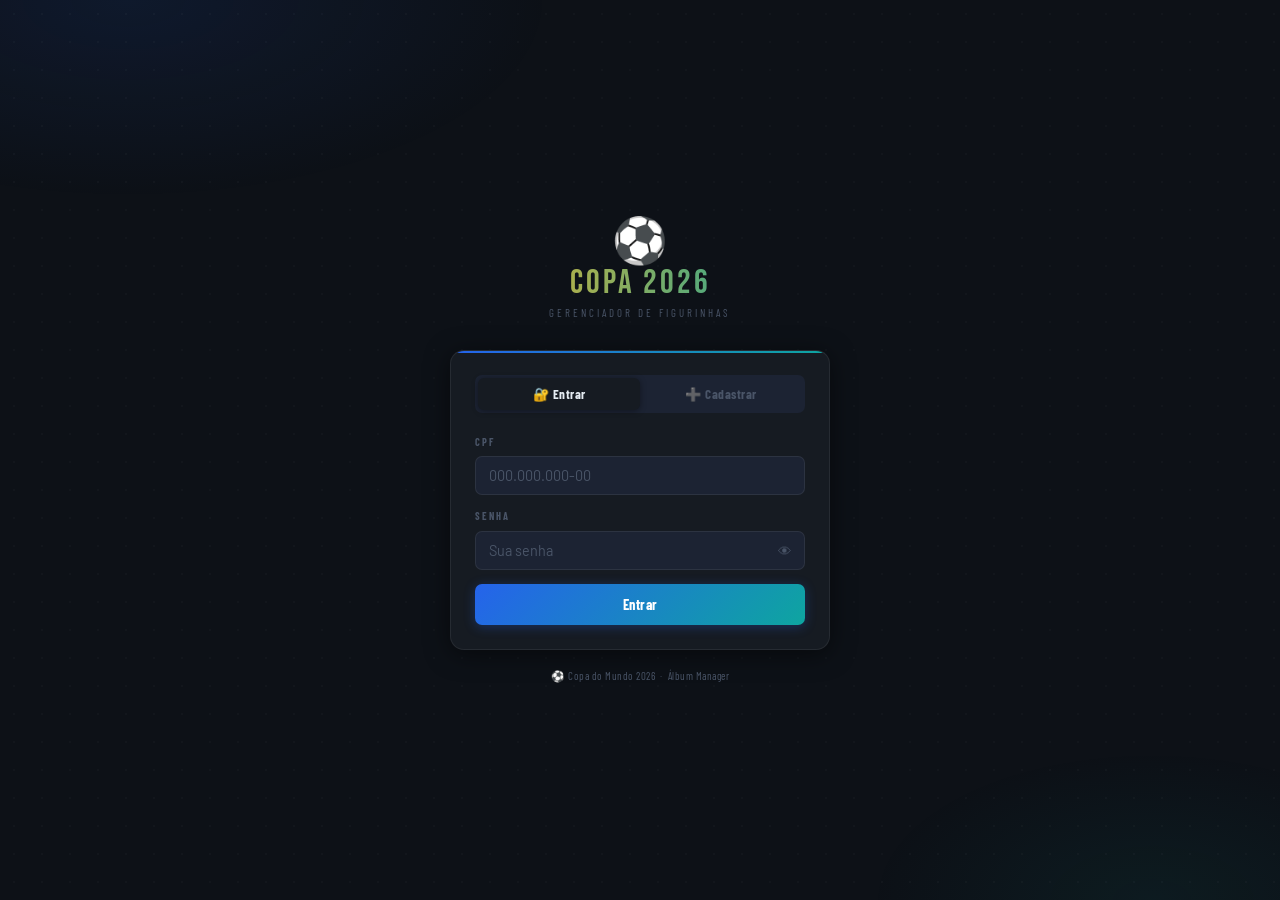
==== commit 2092f867: "Update print statement from 'Hello' to 'Goodbye'" ====
--- a/index.html
+++ b/index.html
@@ -6,321 +6,544 @@
 <meta name="theme-color" content="#0d1117">
 <meta name="apple-mobile-web-app-capable" content="yes">
 <meta name="apple-mobile-web-app-status-bar-style" content="black-translucent">
-<title>Álbum Copa 2026 · Gerenciador</title>
+<title>Álbum Copa 2026 · Entrar</title>
 <link rel="icon" href="data:image/svg+xml,<svg xmlns='http://www.w3.org/2000/svg' viewBox='0 0 100 100'><text y='.9em' font-size='90'>⚽</text></svg>">
 <link rel="preconnect" href="https://fonts.googleapis.com">
 <link rel="preconnect" href="https://fonts.gstatic.com" crossorigin>
 <link href="https://fonts.googleapis.com/css2?family=Bebas+Neue&family=Barlow:wght@400;500;600;700&family=Barlow+Condensed:wght@400;600;700&display=swap" rel="stylesheet">
-<link rel="stylesheet" href="estilos.css">
+<style>
+/* ── VARIÁVEIS (espelha estilos.css) ── */
+:root {
+  --cobalt:   #2563eb;
+  --cobalt-2: #1d4ed8;
+  --navy:     #1e3a5f;
+  --yellow:   #f0b429;
+  --yellow-2: #d49e1f;
+  --turq:     #0ea5a0;
+  --turq-2:   #0d9490;
+  --bg:       #0d1117;
+  --bg2:      #161b22;
+  --bg3:      #0d1117;
+  --surf:     #1c2333;
+  --surf2:    #21293a;
+  --border:   rgba(255,255,255,0.07);
+  --border2:  rgba(14,165,160,0.25);
+  --t1:       #e6edf3;
+  --t2:       #8b9bb4;
+  --t3:       #4a5568;
+  --owned:    #22c55e;
+  --missing:  #f87171;
+  --r:        10px;
+  --rs:       7px;
+  --sh:       0 4px 24px rgba(0,0,0,.5);
+  --ease:     cubic-bezier(0.16,1,0.3,1);
+}
+
+*,*::before,*::after { box-sizing:border-box; margin:0; padding:0; -webkit-tap-highlight-color:transparent }
+html,body { height:100%; }
+body {
+  font-family: 'Barlow', sans-serif;
+  background: var(--bg);
+  color: var(--t1);
+  font-size: 14px;
+  line-height: 1.5;
+  display: flex;
+  align-items: center;
+  justify-content: center;
+  min-height: 100vh;
+  overflow-x: hidden;
+}
+button { cursor:pointer; font-family:inherit; border:none; background:none }
+input  { font-family:inherit }
+::-webkit-scrollbar { width:3px }
+::-webkit-scrollbar-thumb { background:var(--surf2); border-radius:2px }
+
+/* ── FUNDO DECORATIVO ── */
+body::before {
+  content:""; position:fixed; inset:0; pointer-events:none; z-index:0;
+  background:
+    radial-gradient(ellipse 60% 40% at 10% 0%, rgba(37,99,235,.1), transparent 55%),
+    radial-gradient(ellipse 40% 30% at 90% 100%, rgba(14,165,160,.07), transparent 55%);
+}
+body::after {
+  content:""; position:fixed; inset:0; pointer-events:none; z-index:0;
+  background-image: radial-gradient(rgba(255,255,255,.025) 1px, transparent 1px);
+  background-size: 28px 28px;
+}
+
+/* ── LOADER ── */
+#loader {
+  position:fixed; inset:0; z-index:9999; background:var(--bg);
+  display:flex; flex-direction:column; align-items:center; justify-content:center; gap:16px;
+}
+.ld-ball {
+  width:40px; height:40px; border-radius:50%;
+  border:2px solid var(--surf2); border-top-color:var(--yellow);
+  animation:spin .7s linear infinite;
+}
+.ld-txt {
+  font-family:'Barlow Condensed',sans-serif; font-size:.78rem;
+  letter-spacing:3px; color:var(--t3); text-transform:uppercase;
+}
+@keyframes spin { to { transform:rotate(360deg) } }
+
+/* ── WRAPPER ── */
+.auth-wrap {
+  position:relative; z-index:1;
+  width:100%; max-width:420px;
+  padding:24px 20px;
+  animation: fadeUp .5s var(--ease) both;
+}
+@keyframes fadeUp { from{opacity:0;transform:translateY(14px)} to{opacity:1;transform:translateY(0)} }
+
+/* ── LOGO TOPO ── */
+.auth-brand {
+  text-align:center; margin-bottom:28px;
+}
+.auth-ball { font-size:2.8rem; line-height:1; display:block; margin-bottom:6px }
+.auth-title {
+  font-family:'Bebas Neue',sans-serif;
+  font-size:2.1rem; letter-spacing:3px;
+  background: linear-gradient(90deg, var(--yellow), var(--turq));
+  -webkit-background-clip:text; -webkit-text-fill-color:transparent;
+  background-clip:text;
+  line-height:1;
+}
+.auth-subtitle {
+  font-family:'Barlow Condensed',sans-serif; font-size:.68rem;
+  letter-spacing:3px; text-transform:uppercase; color:var(--t3); margin-top:5px;
+}
+
+/* ── CARD ── */
+.auth-card {
+  background:var(--bg2); border:1px solid var(--border);
+  border-radius:14px; padding:24px; box-shadow:var(--sh);
+  position:relative; overflow:hidden;
+}
+.auth-card::before {
+  content:""; position:absolute; top:0; left:0; right:0; height:2px;
+  background:linear-gradient(90deg, var(--cobalt), var(--turq));
+}
+
+/* ── TABS LOGIN/CADASTRO ── */
+.auth-tabs {
+  display:flex; gap:0; margin-bottom:22px;
+  background:var(--surf); border-radius:var(--rs); padding:3px;
+}
+.auth-tab {
+  flex:1; padding:8px; border-radius:calc(var(--rs) - 1px);
+  font-family:'Barlow Condensed',sans-serif; font-size:.82rem; font-weight:700;
+  letter-spacing:.5px; color:var(--t3); transition:.18s var(--ease);
+}
+.auth-tab.on {
+  background:var(--bg2); color:var(--t1);
+  box-shadow:0 1px 6px rgba(0,0,0,.4);
+}
+
+/* ── PAINEL ── */
+.auth-panel { display:none }
+.auth-panel.active { display:block }
+
+/* ── LABEL + INPUT ── */
+.field { margin-bottom:14px }
+.field-label {
+  display:block; font-family:'Barlow Condensed',sans-serif;
+  font-size:.65rem; letter-spacing:2px; text-transform:uppercase;
+  color:var(--t3); font-weight:700; margin-bottom:6px;
+}
+.field-input {
+  width:100%; background:var(--surf); border:1px solid var(--border);
+  border-radius:var(--rs); color:var(--t1); padding:10px 13px;
+  font-size:.9rem; outline:none; transition:.15s;
+  -webkit-appearance:none; appearance:none;
+}
+.field-input:focus { border-color:var(--border2); background:var(--surf2) }
+.field-input::placeholder { color:var(--t3) }
+.field-input.err { border-color:rgba(248,113,113,.5) }
+
+.field-hint {
+  font-size:.65rem; color:var(--t3); margin-top:4px; line-height:1.4;
+}
+
+/* ── BOTÃO PRIMÁRIO ── */
+.btn-auth {
+  width:100%; padding:12px; border-radius:var(--rs);
+  background:linear-gradient(135deg, var(--cobalt), var(--turq));
+  color:#fff; font-family:'Barlow Condensed',sans-serif;
+  font-size:.9rem; font-weight:700; letter-spacing:.5px;
+  transition:.18s var(--ease); margin-top:4px;
+  display:flex; align-items:center; justify-content:center; gap:7px;
+  box-shadow:0 2px 12px rgba(37,99,235,.3);
+}
+.btn-auth:hover { opacity:.9; transform:translateY(-1px) }
+.btn-auth:active { transform:scale(.98) }
+.btn-auth:disabled { opacity:.45; cursor:not-allowed; transform:none }
+
+/* ── SPINNER inline ── */
+.spin-sm {
+  width:15px; height:15px; border-radius:50%;
+  border:2px solid rgba(255,255,255,.3); border-top-color:#fff;
+  animation:spin .6s linear infinite; display:none;
+}
+.btn-auth.loading .spin-sm { display:block }
+.btn-auth.loading .btn-label { display:none }
+
+/* ── ERRO/SUCESSO ── */
+.auth-msg {
+  padding:9px 13px; border-radius:var(--rs); font-size:.78rem;
+  font-weight:600; margin-bottom:14px; display:none; line-height:1.4;
+}
+.auth-msg.err  { background:rgba(248,113,113,.1); border:1px solid rgba(248,113,113,.3); color:var(--missing) }
+.auth-msg.ok   { background:rgba(34,197,94,.08);  border:1px solid rgba(34,197,94,.25);  color:var(--owned) }
+.auth-msg.show { display:block }
+
+/* ── RODAPÉ ── */
+.auth-footer {
+  text-align:center; margin-top:18px;
+  font-size:.68rem; color:var(--t3);
+  font-family:'Barlow Condensed',sans-serif; letter-spacing:.5px;
+}
+
+/* ── SENHA TOGGLE ── */
+.field-pw { position:relative }
+.field-pw .field-input { padding-right:40px }
+.pw-toggle {
+  position:absolute; right:11px; top:50%; transform:translateY(-50%);
+  font-size:.85rem; color:var(--t3); cursor:pointer; transition:.12s;
+  background:none; border:none; padding:2px;
+}
+.pw-toggle:hover { color:var(--t2) }
+
+/* ── FORÇA DE SENHA ── */
+.pw-strength { display:flex; gap:4px; margin-top:6px }
+.pw-seg { flex:1; height:3px; border-radius:2px; background:var(--surf2); transition:.3s }
+.pw-seg.s1 { background:var(--missing) }
+.pw-seg.s2 { background:var(--yellow) }
+.pw-seg.s3 { background:var(--turq) }
+.pw-seg.s4 { background:var(--owned) }
+</style>
 </head>
 <body>
 
 <div id="loader">
   <div class="ld-ball"></div>
-  <div class="ld-txt">Carregando álbum...</div>
+  <div class="ld-txt">Carregando...</div>
 </div>
 
-<div id="app" style="display:none">
-
-  <nav id="nav">
-    <div class="nav-logo">⚽<br>2026</div>
-  </nav>
-
-  <div id="content">
-
-    <header id="header">
-      <div class="hd-top">
-        <div style="flex:1;min-width:0">
-          <div class="hd-title" id="hd-title">Copa do Mundo 2026</div>
-          <div class="hd-sub" id="hd-sub">Carregando...</div>
-        </div>
-        <div class="hd-btns">
-          <button class="btn btn-yellow btn-sm" onclick="openBulk()">📋 Em massa</button>
-          <button class="btn btn-ghost btn-ico" onclick="openMenu()">⋮</button>
+<div class="auth-wrap" id="auth-wrap" style="display:none">
+
+  <div class="auth-brand">
+    <span class="auth-ball">⚽</span>
+    <div class="auth-title">Copa 2026</div>
+    <div class="auth-subtitle">Gerenciador de Figurinhas</div>
+  </div>
+
+  <div class="auth-card">
+
+    <div class="auth-tabs">
+      <button class="auth-tab on" id="tab-login"    onclick="showTab('login')">🔐 Entrar</button>
+      <button class="auth-tab"    id="tab-cadastro" onclick="showTab('cadastro')">➕ Cadastrar</button>
+    </div>
+
+    <!-- ── PAINEL LOGIN ── -->
+    <div class="auth-panel active" id="panel-login">
+      <div class="auth-msg" id="login-msg"></div>
+
+      <div class="field">
+        <label class="field-label" for="login-cpf">CPF</label>
+        <input class="field-input" id="login-cpf" type="tel" inputmode="numeric"
+          maxlength="14" placeholder="000.000.000-00" autocomplete="username"
+          oninput="maskCPF(this)" onkeydown="enterSubmit(event,'doLogin')">
+      </div>
+
+      <div class="field">
+        <label class="field-label" for="login-senha">Senha</label>
+        <div class="field-pw">
+          <input class="field-input" id="login-senha" type="password"
+            placeholder="Sua senha" autocomplete="current-password"
+            onkeydown="enterSubmit(event,'doLogin')">
+          <button class="pw-toggle" onclick="togglePw('login-senha',this)" tabindex="-1">👁</button>
         </div>
       </div>
-      <div class="prog-strip">
-        <div class="prog-bar-wrap"><div class="prog-bar-fill" id="prog-bar" style="width:0%"></div></div>
-        <div class="prog-pct" id="prog-pct">0%</div>
+
+      <button class="btn-auth" id="btn-login" onclick="doLogin()">
+        <div class="spin-sm"></div>
+        <span class="btn-label">Entrar</span>
+      </button>
+    </div>
+
+    <!-- ── PAINEL CADASTRO ── -->
+    <div class="auth-panel" id="panel-cadastro">
+      <div class="auth-msg" id="cad-msg"></div>
+
+      <div class="field">
+        <label class="field-label" for="cad-cpf">CPF</label>
+        <input class="field-input" id="cad-cpf" type="tel" inputmode="numeric"
+          maxlength="14" placeholder="000.000.000-00" autocomplete="off"
+          oninput="maskCPF(this)">
+        <div class="field-hint">Será usado como seu login único.</div>
       </div>
-      <div class="stats-row">
-        <div class="stat-chip sc-owned">✅ <strong id="s-owned">0</strong> no álbum</div>
-        <div class="stat-chip sc-miss">❌ <strong id="s-miss">0</strong> faltando</div>
-        <div class="stat-chip sc-dup">🔄 <strong id="s-dup">0</strong> repetidas</div>
-        <div class="stat-chip sc-total">📦 <strong id="s-total">0</strong> total</div>
+
+      <div class="field">
+        <label class="field-label" for="cad-nome">Nome completo</label>
+        <input class="field-input" id="cad-nome" type="text"
+          placeholder="Seu nome" autocomplete="name">
       </div>
-    </header>
-
-    <div id="tabs">
-      <button class="tab-btn on" data-tab="section" onclick="switchTab(this)">⚽ Seção</button>
-      <button class="tab-btn" data-tab="global" onclick="switchTab(this)">🔎 Busca Global</button>
-    </div>
-
-    <div id="panel-section">
-      <div id="toolbar">
-        <div class="filter-pill">
-          <button class="fp-btn on" data-f="all"   onclick="setFilter(this)">Todas</button>
-          <button class="fp-btn"    data-f="owned"  onclick="setFilter(this)">✅ Tenho</button>
-          <button class="fp-btn"    data-f="miss"   onclick="setFilter(this)">❌ Faltando</button>
-          <button class="fp-btn"    data-f="dup"    onclick="setFilter(this)">🔄 Repetidas</button>
+
+      <div class="field">
+        <label class="field-label" for="cad-apelido">Apelido</label>
+        <input class="field-input" id="cad-apelido" type="text"
+          placeholder="Como você quer ser chamado" autocomplete="nickname">
+      </div>
+
+      <div class="field">
+        <label class="field-label" for="cad-senha">Senha</label>
+        <div class="field-pw">
+          <input class="field-input" id="cad-senha" type="password"
+            placeholder="Mínimo 6 caracteres" autocomplete="new-password"
+            oninput="checkPwStrength(this)">
+          <button class="pw-toggle" onclick="togglePw('cad-senha',this)" tabindex="-1">👁</button>
         </div>
-        <div class="search-wrap">
-          <span class="search-ico">🔍</span>
-          <input class="search-in" id="search" type="search" placeholder="Buscar..." autocomplete="off" oninput="onSearch(this.value)">
-        </div>
-        <div class="view-grp">
-          <button class="vg-btn on" data-v="grid" onclick="setView(this,'sec')">⊞</button>
-          <button class="vg-btn"    data-v="list" onclick="setView(this,'sec')">≡</button>
-        </div>
-        <span class="tb-sep"></span>
-        <span class="tb-count" id="tb-count"></span>
-      </div>
-      <div id="scroller">
-        <div id="grid" class="stk-grid"></div>
-      </div>
-    </div>
-
-    <div id="panel-global">
-      <div class="gb-bar">
-        <div class="gb-search-wrap">
-          <span class="gb-ico-left">🔍</span>
-          <input class="gb-search-in" id="gb-search" type="search"
-            placeholder="Buscar por código, país, seção…"
-            autocomplete="off" oninput="onGlobalSearch(this.value)">
-          <span class="gb-clear" id="gb-clear" onclick="clearGlobal()">✕</span>
-        </div>
-        <div class="gb-filters">
-          <div class="gf-pill">
-            <button class="gf-btn on" data-gf="status" data-v="all"   onclick="setGF(this)">Todas</button>
-            <button class="gf-btn"    data-gf="status" data-v="owned"  onclick="setGF(this)">✅ Tenho</button>
-            <button class="gf-btn"    data-gf="status" data-v="miss"   onclick="setGF(this)">❌ Faltando</button>
-            <button class="gf-btn"    data-gf="status" data-v="dup"    onclick="setGF(this)">🔄 Repetidas</button>
-          </div>
-          <select class="gb-sel" id="gb-grupo" onchange="renderGlobal()">
-            <option value="">Todos os grupos</option>
-            <option value="A">Grupo A</option><option value="B">Grupo B</option>
-            <option value="C">Grupo C</option><option value="D">Grupo D</option>
-            <option value="E">Grupo E</option><option value="F">Grupo F</option>
-            <option value="G">Grupo G</option><option value="H">Grupo H</option>
-            <option value="I">Grupo I</option><option value="J">Grupo J</option>
-            <option value="K">Grupo K</option><option value="L">Grupo L</option>
-            <option value="_esp">Especiais</option>
-          </select>
-          <div class="gf-pill">
-            <button class="gf-btn on" data-gf="group" data-v="section" onclick="setGF(this)">Por seção</button>
-            <button class="gf-btn"    data-gf="group" data-v="flat"    onclick="setGF(this)">Lista única</button>
-          </div>
-          <div class="view-grp">
-            <button class="vg-btn on" data-v="grid" onclick="setView(this,'gb')">⊞</button>
-            <button class="vg-btn"    data-v="list" onclick="setView(this,'gb')">≡</button>
-          </div>
+        <div class="pw-strength" id="pw-segs">
+          <div class="pw-seg" id="ps1"></div>
+          <div class="pw-seg" id="ps2"></div>
+          <div class="pw-seg" id="ps3"></div>
+          <div class="pw-seg" id="ps4"></div>
         </div>
       </div>
-      <div id="gb-scroller">
-        <div class="gb-result-info">
-          <span>Exibindo <strong id="gb-count">0</strong> figurinhas</span>
-          <span id="gb-pct" style="color:var(--t3)"></span>
-        </div>
-        <div id="gb-grid"></div>
-      </div>
+
+      <button class="btn-auth" id="btn-cad" onclick="doCadastrar()">
+        <div class="spin-sm"></div>
+        <span class="btn-label">Criar conta</span>
+      </button>
     </div>
 
-    <div id="sbar">
-      <span id="sync-status-icon" class="sync-dot idle" title="Status de sincronização"></span>
-      <span style="font-size:.7rem;color:var(--t3);font-family:'Barlow Condensed',sans-serif">Banco:</span>
-      <span id="src-badge" class="sbar-src cfg-status local">💾 Local</span>
-      <span id="undo-btn" class="undo-btn" onclick="undoLast()" style="display:none">↩ Desfazer</span>
-    </div>
-
-  </div>
-</div>
-
-<div id="bnav">
-  <div class="bnav-row">
-    <button class="bnav-btn on"  id="bn-section" onclick="switchTabMobile('section')"><span class="bni">⚽</span>Seção</button>
-    <button class="bnav-btn"     id="bn-global"  onclick="switchTabMobile('global')"><span class="bni">🔎</span>Busca</button>
-    <button class="bnav-btn"     id="bn-drawer"  onclick="openDrawer()"><span class="bni">📋</span>Seções</button>
-    <button class="bnav-btn"     id="bn-bulk"    onclick="openBulk()"><span class="bni">✏️</span>Marcar</button>
-    <button class="bnav-btn"     id="bn-menu"    onclick="openMenu()"><span class="bni">⚙️</span>Menu</button>
-  </div>
-</div>
-
-<div id="drawer">
-  <div class="drawer-bg" onclick="closeDrawer()"></div>
-  <div class="drawer-panel">
-    <div class="drawer-handle"></div>
-    <div class="drawer-title">Seções do Álbum</div>
-    <div class="drawer-list" id="drawer-list"></div>
-  </div>
-</div>
-
-<!-- MODAL: Figurinha -->
-<div class="modal" id="modal-stk">
-  <div class="modal-bg" onclick="closeModal('modal-stk')"></div>
-  <div class="modal-box">
-    <div class="modal-handle"></div>
-    <div class="modal-hd">
-      <span class="modal-title">Figurinha</span>
-      <button class="modal-close" onclick="closeModal('modal-stk')">✕</button>
-    </div>
-    <div class="modal-body">
-      <div class="stk-detail-hd" id="stk-hd">
-        <div class="stk-detail-num" id="stk-num">—</div>
-        <div class="stk-detail-sec" id="stk-sec">—</div>
-      </div>
-      <div class="stk-detail-status" id="stk-status">—</div>
-      <div class="stk-btns">
-        <button class="stk-btn owned-btn" onclick="stkAction('owned')"><span class="sbi">✅</span>Tenho</button>
-        <button class="stk-btn dup-btn"   onclick="stkAction('dup')"><span class="sbi">🔄</span>Repetida</button>
-        <button class="stk-btn miss-btn"  onclick="stkAction('miss')"><span class="sbi">❌</span>Faltando</button>
-      </div>
-      <div style="margin-top:10px">
-        <button class="stk-btn trade-btn" id="stk-trade-btn" onclick="registerTrade(activeStkId)" style="display:none;width:100%">
-          <span class="sbi">🤝</span>Registrar Troca <span style="font-size:.65rem;opacity:.7">(−1 repetida)</span>
-        </button>
-      </div>
-    </div>
-  </div>
-</div>
-
-<!-- MODAL: Qty -->
-<div class="modal" id="modal-qty">
-  <div class="modal-bg" onclick="closeModal('modal-qty')"></div>
-  <div class="modal-box" style="max-width:360px">
-    <div class="modal-handle"></div>
-    <div class="modal-hd">
-      <span class="modal-title">📦 Quantidade</span>
-      <button class="modal-close" onclick="closeModal('modal-qty')">✕</button>
-    </div>
-    <div class="modal-body">
-      <div class="dup-info">Figurinha: <strong id="qty-stk-id">—</strong></div>
-      <div class="dup-info">Quantas você tem no <strong>total</strong>?</div>
-      <div class="qty-ctrl">
-        <button class="qty-minus" onclick="changeQty(-1)">−</button>
-        <div class="qty-val" id="qty-val">2</div>
-        <button class="qty-plus" onclick="changeQty(+1)">+</button>
-      </div>
-      <div class="qty-hint">Ex: 3 no total → coloque 3 → mostra 1 no álbum + 2 repetidas.</div>
-    </div>
-    <div class="modal-foot">
-      <button class="btn btn-ghost" onclick="closeModal('modal-qty')">Cancelar</button>
-      <button class="btn btn-yellow" onclick="confirmQty()">Confirmar</button>
-    </div>
-  </div>
-</div>
-
-<!-- MODAL: Bulk — modo "Acumular" apenas -->
-<div class="modal" id="modal-bulk">
-  <div class="modal-bg" onclick="closeModal('modal-bulk')"></div>
-  <div class="modal-box">
-    <div class="modal-handle"></div>
-    <div class="modal-hd">
-      <span class="modal-title">📋 Entrada em Massa</span>
-      <button class="modal-close" onclick="closeModal('modal-bulk')">✕</button>
-    </div>
-    <div class="modal-body">
-      <div class="bulk-info-row">
-        <span class="bulk-info-badge">🔄 Acumular</span>
-        <span class="bulk-mode-hint">Repetições contam: BRA-1, BRA-1 → qty = 2</span>
-      </div>
-      <textarea class="bulk-ta" id="bulk-ta"
-        placeholder="Cole os códigos separados por vírgula ou linha:&#10;BRA-1&#10;BRA-1, BRA-1, ARG-5&#10;CC1, CC2"></textarea>
-      <div class="bulk-hint">Aceita vírgula, espaço ou quebra de linha. IDs normalizados automaticamente.</div>
-      <div class="bulk-preview" id="bulk-preview"></div>
-      <div class="bulk-found" id="bulk-found"></div>
-    </div>
-    <div class="modal-foot">
-      <div class="bulk-foot-btns">
-        <button class="btn btn-turq btn-sm" onclick="bulkConfirm('owned')">✅ Tenho</button>
-        <button class="btn btn-ghost btn-sm" onclick="bulkConfirm('dup')">🔄 +Repetidas</button>
-        <button class="btn btn-ghost btn-sm" onclick="bulkConfirm('miss')">❌ Faltando</button>
-      </div>
-    </div>
-  </div>
-</div>
-
-<!-- MODAL: Troca -->
-<div class="modal" id="modal-trade">
-  <div class="modal-bg" onclick="closeModal('modal-trade')"></div>
-  <div class="modal-box">
-    <div class="modal-handle"></div>
-    <div class="modal-hd">
-      <span class="modal-title">🔄 Lista de Troca</span>
-      <button class="modal-close" onclick="closeModal('modal-trade')">✕</button>
-    </div>
-    <div class="modal-body">
-      <div id="trade-content"></div>
-    </div>
-    <div class="modal-foot">
-      <button class="btn btn-ghost btn-sm" onclick="copyTrade()">📋 Copiar</button>
-      <button class="btn btn-turq btn-sm" onclick="exportPDF('trade')">📄 PDF</button>
-    </div>
-  </div>
-</div>
-
-<!-- MODAL: Insights -->
-<div class="modal" id="modal-insights">
-  <div class="modal-bg" onclick="closeModal('modal-insights')"></div>
-  <div class="modal-box">
-    <div class="modal-handle"></div>
-    <div class="modal-hd">
-      <span class="modal-title">📊 Insights por Grupo</span>
-      <button class="modal-close" onclick="closeModal('modal-insights')">✕</button>
-    </div>
-    <div class="modal-body" id="insights-body"></div>
-  </div>
-</div>
-
-<!-- MODAL: Menu -->
-<div class="modal" id="modal-menu">
-  <div class="modal-bg" onclick="closeModal('modal-menu')"></div>
-  <div class="modal-box">
-    <div class="modal-handle"></div>
-    <div class="modal-hd">
-      <span class="modal-title">⚙️ Menu</span>
-      <button class="modal-close" onclick="closeModal('modal-menu')">✕</button>
-    </div>
-    <div class="modal-body">
-
-      <div class="cfg-section">
-        <span class="cfg-label">🔄 Lista de Troca</span>
-        <p class="cfg-desc">Gere automaticamente sua lista de figurinhas para troca.</p>
-        <button class="btn btn-turq btn-sm" onclick="openTrade()">🔄 Ver Lista de Troca</button>
-      </div>
-
-      <div class="cfg-section">
-        <span class="cfg-label">📊 Insights por Grupo</span>
-        <p class="cfg-desc">Veja progresso por grupo e sugestões de figurinhas alvo.</p>
-        <button class="btn btn-turq btn-sm" onclick="openInsights()">📊 Ver Insights</button>
-      </div>
-
-      <div class="cfg-section">
-        <span class="cfg-label">☁️ Sincronização Google Sheets</span>
-        <div class="cfg-row" style="margin-bottom:10px">
-          Status: <span id="sync-txt" style="color:var(--turq)">—</span>
-        </div>
-        <button class="btn btn-primary btn-sm" onclick="manualSync()">🔄 Sincronizar agora</button>
-      </div>
-
-      <div class="cfg-section">
-        <span class="cfg-label">📄 Exportar PDF</span>
-        <p class="cfg-desc">Gere um relatório em PDF com suas figurinhas.</p>
-        <div class="cfg-actions">
-          <button class="btn btn-turq btn-sm" onclick="exportPDF('miss')">❌ PDF Faltando</button>
-          <button class="btn btn-ghost btn-sm" onclick="exportPDF('dup')">🔄 PDF Repetidas</button>
-        </div>
-      </div>
-
-      <div class="cfg-section">
-        <span class="cfg-label">⚠️ Zona de Perigo</span>
-        <button class="btn btn-red btn-sm" onclick="resetAll()">🗑️ Resetar coleção</button>
-      </div>
-    </div>
-  </div>
-</div>
-
-<div id="toast"></div>
-
-<script src="script.js"></script>
+  </div><!-- /auth-card -->
+
+  <div class="auth-footer">⚽ Copa do Mundo 2026 &nbsp;·&nbsp; Álbum Manager</div>
+
+</div><!-- /auth-wrap -->
+
+<script>
+// ─────────────────────────────────────────────────────────────
+// ⚠️  ATENÇÃO: USE A MESMA URL DO script.js — apenas UM deployment!
+// Copie a URL do seu Apps Script publicado e cole aqui E no script.js
+// ─────────────────────────────────────────────────────────────
+const SCRIPT_URL = 'https://script.google.com/macros/s/AKfycbzxsuN--bn4JnOwdq9sjmIbvEzhjHU9eBhb_EWzSIzY-1RuJzmxXgQIynk1E7hwUg5Z8Q/exec';
+//                  ↑ MESMA URL que está no script.js — NÃO use duas URLs diferentes!
+
+// ─────────────────────────────────────────────────────────────
+// SESSÃO — salva no localStorage
+// ─────────────────────────────────────────────────────────────
+const AUTH = {
+  KEY: 'copa26_usuario',
+
+  salvar(usuario) {
+    localStorage.setItem(this.KEY, JSON.stringify(usuario));
+  },
+
+  obter() {
+    try { return JSON.parse(localStorage.getItem(this.KEY) || 'null'); }
+    catch { return null; }
+  },
+
+  limpar() { localStorage.removeItem(this.KEY); }
+};
+
+// ─────────────────────────────────────────────────────────────
+// INIT — redireciona se já logado
+// ─────────────────────────────────────────────────────────────
+window.addEventListener('DOMContentLoaded', () => {
+  const u = AUTH.obter();
+  if (u && u.cpf) {
+    window.location.href = 'app.html';
+    return;
+  }
+  document.getElementById('loader').style.display = 'none';
+  document.getElementById('auth-wrap').style.display = 'block';
+});
+
+// ─────────────────────────────────────────────────────────────
+// TABS
+// ─────────────────────────────────────────────────────────────
+function showTab(t) {
+  ['login','cadastro'].forEach(id => {
+    document.getElementById('panel-'+id).classList.toggle('active', id===t);
+    document.getElementById('tab-'+id).classList.toggle('on', id===t);
+  });
+  clearMsg('login-msg'); clearMsg('cad-msg');
+}
+
+// ─────────────────────────────────────────────────────────────
+// LOGIN
+// ─────────────────────────────────────────────────────────────
+async function doLogin() {
+  let cpf     = onlyDigits(document.getElementById('login-cpf').value);
+  const senha = document.getElementById('login-senha').value.trim();
+
+  if (!cpf || !senha) { return showMsg('login-msg', 'Preencha CPF e senha.', true); }
+
+  // Normaliza CPF: garante 11 dígitos (com zero à esquerda se necessário)
+  if (cpf.length === 10) cpf = '0' + cpf;
+  if (cpf.length !== 11) {
+    return showMsg('login-msg', 'CPF inválido. Verifique e tente novamente.', true);
+  }
+
+  setLoading('btn-login', true);
+  clearMsg('login-msg');
+
+  const r = await apiFetch({ acao:'login', cpf, senha });
+
+  setLoading('btn-login', false);
+
+  if (r === null) {
+    return showMsg('login-msg', 'Sem conexão com o servidor. Verifique a URL do Apps Script e tente novamente.', true);
+  }
+
+  if (r.ok) {
+    AUTH.salvar(r.usuario);
+    showMsg('login-msg', `✅ Bem-vindo, ${r.usuario.apelido}! Carregando...`, false);
+    setTimeout(() => window.location.href = 'app.html', 800);
+  } else {
+    const msgs = {
+      senha_incorreta:        'Senha incorreta.',
+      usuario_nao_encontrado: 'CPF não encontrado. Verifique ou cadastre-se.',
+      campos_obrigatorios:    'Preencha todos os campos.',
+      cpf_ausente:            'CPF não informado.'
+    };
+    showMsg('login-msg', msgs[r.motivo] || `Erro: ${r.erro || r.motivo || 'desconhecido'}`, true);
+  }
+}
+
+// ─────────────────────────────────────────────────────────────
+// CADASTRO
+// ─────────────────────────────────────────────────────────────
+async function doCadastrar() {
+  let cpf       = onlyDigits(document.getElementById('cad-cpf').value);
+  const nome    = document.getElementById('cad-nome').value.trim();
+  const apelido = document.getElementById('cad-apelido').value.trim();
+  const senha   = document.getElementById('cad-senha').value.trim();
+
+  if (!cpf || !nome || !apelido || !senha) {
+    return showMsg('cad-msg', 'Preencha todos os campos.', true);
+  }
+
+  // Normaliza CPF: garante 11 dígitos
+  if (cpf.length === 10) cpf = '0' + cpf;
+  if (cpf.length !== 11) {
+    return showMsg('cad-msg', `CPF inválido (${cpf.length} dígitos). Verifique e tente novamente.`, true);
+  }
+  if (senha.length < 6) {
+    return showMsg('cad-msg', 'Senha deve ter pelo menos 6 caracteres.', true);
+  }
+
+  setLoading('btn-cad', true);
+  clearMsg('cad-msg');
+
+  const r = await apiFetch({ acao:'cadastrar', cpf, nome, apelido, senha });
+
+  setLoading('btn-cad', false);
+
+  if (r === null) {
+    return showMsg('cad-msg', 'Sem conexão com o servidor. Verifique a URL do Apps Script e tente novamente.', true);
+  }
+
+  if (r.ok) {
+    AUTH.salvar(r.usuario);
+    showMsg('cad-msg', '✅ Conta criada! Redirecionando...', false);
+    setTimeout(() => window.location.href = 'app.html', 900);
+  } else {
+    const msgs = {
+      cpf_duplicado:       'Este CPF já está cadastrado. Faça login.',
+      cpf_invalido:        'CPF inválido. Verifique os dígitos.',
+      campos_obrigatorios: 'Preencha todos os campos.',
+      erro_interno:        `Erro interno: ${r.erro || 'contate o suporte'}`
+    };
+    const motivo = r.motivo || 'erro_interno';
+    showMsg('cad-msg', msgs[motivo] || `Erro: ${r.erro || r.motivo || 'desconhecido'}`, true);
+  }
+}
+
+// ─────────────────────────────────────────────────────────────
+// HELPERS UI
+// ─────────────────────────────────────────────────────────────
+function showMsg(id, txt, isErr) {
+  const el = document.getElementById(id);
+  el.textContent = txt;
+  el.className = 'auth-msg show ' + (isErr ? 'err' : 'ok');
+}
+function clearMsg(id) {
+  const el = document.getElementById(id);
+  el.className = 'auth-msg'; el.textContent = '';
+}
+function setLoading(id, on) {
+  const el = document.getElementById(id);
+  el.classList.toggle('loading', on);
+  el.disabled = on;
+}
+function enterSubmit(e, fn) {
+  if (e.key === 'Enter') window[fn]();
+}
+function togglePw(id, btn) {
+  const i = document.getElementById(id);
+  const show = i.type === 'password';
+  i.type = show ? 'text' : 'password';
+  btn.textContent = show ? '🙈' : '👁';
+}
+
+// Máscara CPF
+function maskCPF(el) {
+  let v = onlyDigits(el.value).slice(0,11);
+  if (v.length > 9)      v = v.replace(/(\d{3})(\d{3})(\d{3})(\d{1,2})/,'$1.$2.$3-$4');
+  else if (v.length > 6) v = v.replace(/(\d{3})(\d{3})(\d{1,3})/,'$1.$2.$3');
+  else if (v.length > 3) v = v.replace(/(\d{3})(\d{1,3})/,'$1.$2');
+  el.value = v;
+}
+function onlyDigits(s) { return s.replace(/\D/g,''); }
+
+// Força de senha
+function checkPwStrength(el) {
+  const v = el.value;
+  let score = 0;
+  if (v.length >= 6)  score++;
+  if (v.length >= 10) score++;
+  if (/[A-Z]/.test(v) || /[0-9]/.test(v)) score++;
+  if (/[^a-zA-Z0-9]/.test(v)) score++;
+  const cls = ['','s1','s2','s3','s4'];
+  for (let i = 1; i <= 4; i++) {
+    const seg = document.getElementById('ps'+i);
+    seg.className = 'pw-seg ' + (i <= score ? cls[score] : '');
+  }
+}
+
+// ─────────────────────────────────────────────────────────────
+// API FETCH — com timeout de 15s e log de erro detalhado
+// ─────────────────────────────────────────────────────────────
+async function apiFetch(params) {
+  if (!SCRIPT_URL || !SCRIPT_URL.startsWith('https://script.google.com/macros/s/')) {
+    console.error('[Copa26] SCRIPT_URL não configurada!');
+    return null;
+  }
+  try {
+    const qs = Object.entries(params)
+      .map(([k,v]) => `${encodeURIComponent(k)}=${encodeURIComponent(v)}`)
+      .join('&');
+    const ctrl = new AbortController();
+    const tid  = setTimeout(() => ctrl.abort(), 15000);
+    const resp = await fetch(`${SCRIPT_URL}?${qs}`, { signal: ctrl.signal });
+    clearTimeout(tid);
+    const text = await resp.text();
+    try {
+      return JSON.parse(text);
+    } catch {
+      console.error('[Copa26] Resposta não-JSON do servidor:', text.slice(0, 300));
+      return null;
+    }
+  } catch(e) {
+    console.warn('[Copa26 Auth]', e.message);
+    return null;
+  }
+}
+</script>
 </body>
 </html>
